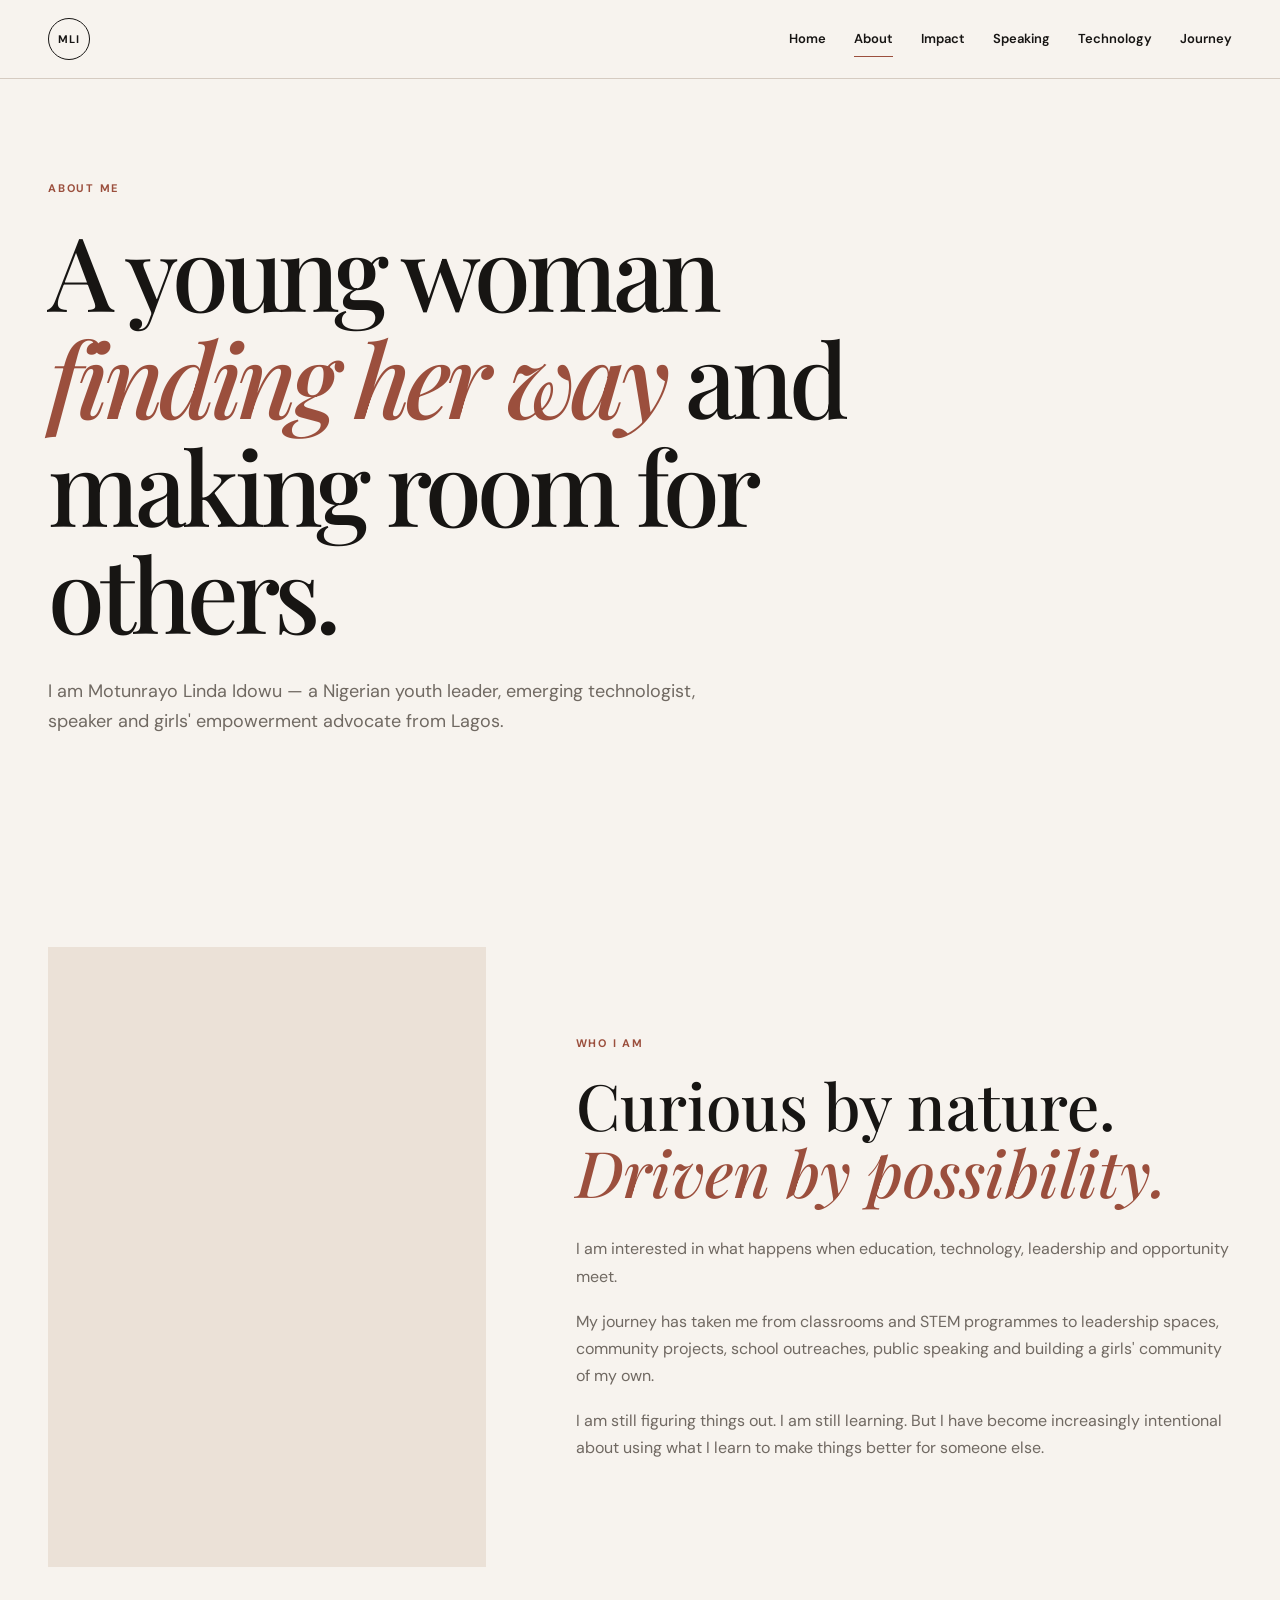
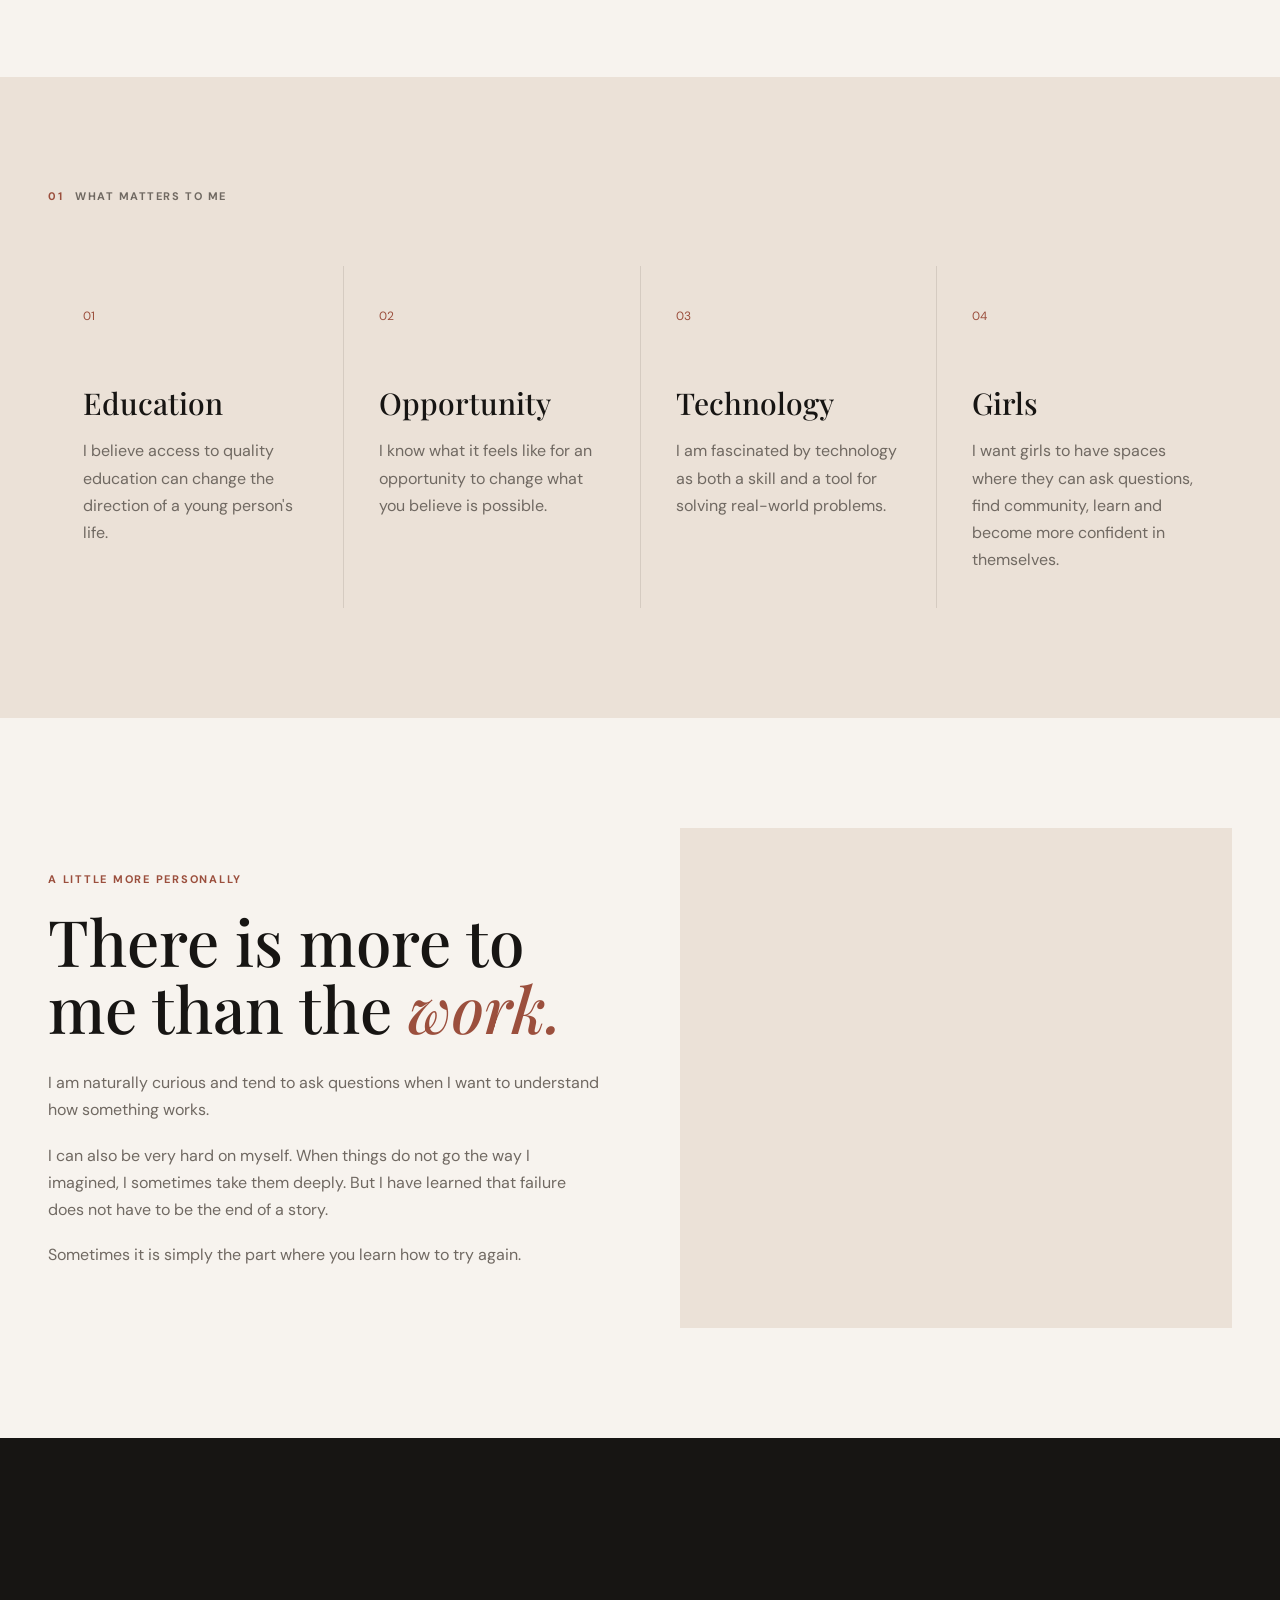
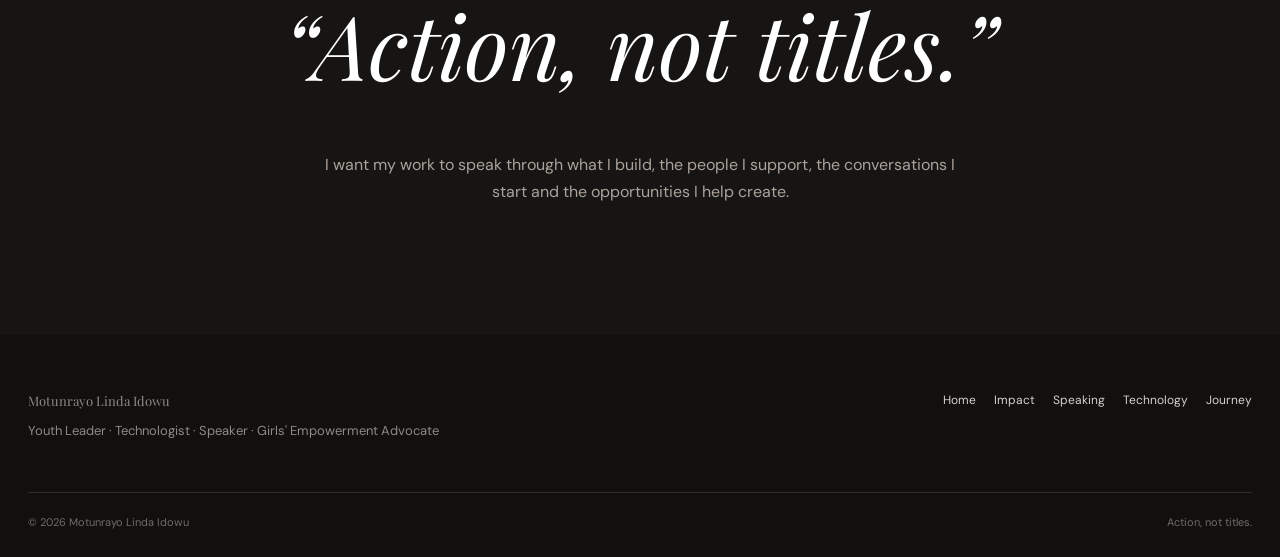
==== about.html @ 1af81ac3 "Update about.html" ====
<!DOCTYPE html>
<html lang="en">
<head>
  <meta charset="UTF-8">
  <meta name="viewport" content="width=device-width, initial-scale=1.0">

  <title>About Motunrayo Linda Idowu | Youth Leader & Technologist</title>

  <meta name="description"
  content="Learn about Motunrayo Linda Idowu, a Nigerian youth leader, emerging technologist, speaker and girls' empowerment advocate from Lagos, Nigeria, whose work connects technology, data, education, leadership and social impact.">

<meta name="author" content="Motunrayo Linda Idowu">

  <link rel="stylesheet" href="style.css">

<script type="application/ld+json">
{
  "@context": "https://schema.org",
  "@type": "ProfilePage",
  "name": "About Motunrayo Linda Idowu",
  "description": "About Motunrayo Linda Idowu, a Nigerian youth leader, emerging technologist, speaker and girls' empowerment advocate from Lagos, Nigeria.",
  "url": "https://tunrayo-dev.github.io/linda-dev/about.html",
  "mainEntity": {
    "@type": "Person",
    "name": "Motunrayo Linda Idowu",
    "alternateName": "Motunrayo Idowu",
    "url": "https://tunrayo-dev.github.io/linda-dev/",
    "jobTitle": [
      "Youth Leader",
      "Technologist",
      "Speaker",
      "Girls' Empowerment Advocate"
    ],
    "nationality": {
      "@type": "Country",
      "name": "Nigeria"
    },
    "address": {
      "@type": "PostalAddress",
      "addressLocality": "Lagos",
      "addressCountry": "NG"
    },
    "sameAs": [
      "https://ng.linkedin.com/in/motunrayo-idowu-373330258",
      "https://www.instagram.com/tunraayo_idowu/",
      "https://www.facebook.com/tunraayolinda/",
      "https://github.com/tunrayo-dev"
    ]
  }
}
</script>
</head>

<body>

<header class="site-header">
  <div class="nav-container">

    <a href="index.html" class="logo"><span>MLI</span></a>

    <button class="menu-toggle" aria-label="Open navigation">
      <span></span>
      <span></span>
      <span></span>
    </button>

    <nav class="main-nav">
      <a href="index.html">Home</a>
      <a href="about.html" class="active">About</a>
      <a href="impact.html">Impact</a>
      <a href="speaking.html">Speaking</a>
      <a href="technology.html">Technology</a>
      <a href="journey.html">Journey</a>
    </nav>

  </div>
</header>


<main>

<section class="page-hero">

  <div>
    <p class="eyebrow">ABOUT ME</p>

    <h1>
      A young woman
      <em>finding her way</em>
      and making room for others.
    </h1>

    <p>
      I am Motunrayo Linda Idowu — a Nigerian youth leader,
      emerging technologist, speaker and girls' empowerment advocate
      from Lagos.
    </p>
  </div>

</section>


<section class="section">

  <div class="about-intro">

    <div class="about-photo">
      <img src="images/YOUR-PORTRAIT.jpg"
           alt="Portrait of Motunrayo Linda Idowu"
           onerror="this.style.display='none'">
    </div>

    <div>

      <p class="eyebrow">WHO I AM</p>

      <h2>
        Curious by nature.
        <br>
        <em>Driven by possibility.</em>
      </h2>

      <p>
        I am interested in what happens when education, technology,
        leadership and opportunity meet.
      </p>

      <p>
        My journey has taken me from classrooms and STEM programmes
        to leadership spaces, community projects, school outreaches,
        public speaking and building a girls' community of my own.
      </p>

      <p>
        I am still figuring things out. I am still learning.
        But I have become increasingly intentional about using what
        I learn to make things better for someone else.
      </p>

    </div>

  </div>

</section>


<section class="section section-cream">

  <div class="section-label">
    <span>01</span>
    WHAT MATTERS TO ME
  </div>

  <div class="values-grid">

    <article>
      <span>01</span>
      <h3>Education</h3>
      <p>
        I believe access to quality education can change the direction
        of a young person's life.
      </p>
    </article>

    <article>
      <span>02</span>
      <h3>Opportunity</h3>
      <p>
        I know what it feels like for an opportunity to change what
        you believe is possible.
      </p>
    </article>

    <article>
      <span>03</span>
      <h3>Technology</h3>
      <p>
        I am fascinated by technology as both a skill and a tool for
        solving real-world problems.
      </p>
    </article>

    <article>
      <span>04</span>
      <h3>Girls</h3>
      <p>
        I want girls to have spaces where they can ask questions,
        find community, learn and become more confident in themselves.
      </p>
    </article>

  </div>

</section>


<section class="section">

  <div class="split-story">

    <div class="story-content">

      <p class="eyebrow">A LITTLE MORE PERSONALLY</p>

      <h2>
        There is more to me
        than the <em>work.</em>
      </h2>

      <p>
        I am naturally curious and tend to ask questions
        when I want to understand how something works.
      </p>

      <p>
        I can also be very hard on myself. When things do not go the
        way I imagined, I sometimes take them deeply. But I have learned
        that failure does not have to be the end of a story.
      </p>

      <p>
        Sometimes it is simply the part where you learn how to try again.
      </p>

    </div>

    <div class="story-image">
      <img src="images/YOUR-LIFESTYLE-PHOTO.jpg"
           alt="Motunrayo Linda Idowu"
           onerror="this.style.display='none'">
    </div>

  </div>

</section>


<section class="quote-section">

  <blockquote>
    “Action, not titles.”
  </blockquote>

  <p>
    I want my work to speak through what I build, the people I support,
    the conversations I start and the opportunities I help create.
  </p>

</section>

</main>


<footer class="site-footer">
  <div class="footer-main">

    <div>
      <p class="footer-name">Motunrayo Linda Idowu</p>
      <p>Youth Leader · Technologist · Speaker · Girls' Empowerment Advocate</p>
    </div>

    <div class="footer-links">
      <a href="index.html">Home</a>
      <a href="impact.html">Impact</a>
      <a href="speaking.html">Speaking</a>
      <a href="technology.html">Technology</a>
      <a href="journey.html">Journey</a>
    </div>

  </div>

  <div class="footer-bottom">
    <span>© 2026 Motunrayo Linda Idowu</span>
    <span>Action, not titles.</span>
  </div>
</footer>

<script src="script.js"></script>

</body>
</html>
---- style.css ----
@import url('https://fonts.googleapis.com/css2?family=DM+Sans:wght@400;500;600;700&family=Playfair+Display:ital,wght@0,500;0,600;1,500;1,600&display=swap');


:root {
  --ink: #171513;
  --paper: #f7f3ee;
  --cream: #ebe1d7;
  --white: #ffffff;
  --accent: #9b4f3d;
  --accent-dark: #74392e;
  --muted: #706962;
  --line: #d5cbc1;

  --serif: "Playfair Display", Georgia, serif;
  --sans: "DM Sans", Arial, sans-serif;

  --max-width: 1240px;
}


* {
  box-sizing: border-box;
  margin: 0;
  padding: 0;
}


html {
  scroll-behavior: smooth;
}


body {
  background: var(--paper);
  color: var(--ink);
  font-family: var(--sans);
  line-height: 1.7;
  overflow-x: hidden;
}


img {
  max-width: 100%;
  display: block;
}


a {
  color: inherit;
  text-decoration: none;
}


button {
  font: inherit;
}


/* =========================
   HEADER
========================= */

.site-header {
  position: sticky;
  top: 0;
  z-index: 1000;
  background: rgba(247, 243, 238, 0.94);
  backdrop-filter: blur(14px);
  border-bottom: 1px solid var(--line);
}


.nav-container {
  max-width: var(--max-width);
  margin: auto;
  padding: 18px 28px;

  display: flex;
  align-items: center;
  justify-content: space-between;
}


.logo {
  width: 42px;
  height: 42px;
  border: 1px solid var(--ink);
  border-radius: 50%;

  display: flex;
  align-items: center;
  justify-content: center;

  font-size: 11px;
  font-weight: 700;
  letter-spacing: .08em;
}


.main-nav {
  display: flex;
  gap: 28px;
  align-items: center;
}


.main-nav a {
  font-size: 13px;
  font-weight: 600;
  position: relative;
  padding: 7px 0;
}


.main-nav a::after {
  content: "";
  position: absolute;
  bottom: 0;
  left: 0;

  width: 0;
  height: 1px;

  background: var(--accent);
  transition: .3s ease;
}


.main-nav a:hover::after,
.main-nav a.active::after {
  width: 100%;
}


.menu-toggle {
  display: none;

  width: 42px;
  height: 42px;

  border: 1px solid var(--line);
  background: transparent;

  cursor: pointer;

  flex-direction: column;
  align-items: center;
  justify-content: center;
  gap: 5px;
}


.menu-toggle span {
  width: 18px;
  height: 1px;
  background: var(--ink);
}


/* =========================
   TYPOGRAPHY
========================= */

h1,
h2,
h3 {
  font-weight: 500;
  line-height: 1.05;
}


h1,
h2 {
  font-family: var(--serif);
}


h1 em,
h2 em,
blockquote em {
  color: var(--accent);
  font-style: italic;
}


p {
  color: var(--muted);
}


.eyebrow {
  color: var(--accent);
  font-size: 11px;
  font-weight: 700;
  letter-spacing: .16em;
  text-transform: uppercase;
  margin-bottom: 18px;
}


.eyebrow.light {
  color: #d7a394;
}


.large-text {
  font-size: clamp(20px, 2.3vw, 28px);
  color: var(--ink);
  line-height: 1.4;
}


.text-link {
  display: inline-block;
  margin-top: 20px;

  color: var(--ink);
  font-weight: 700;
  border-bottom: 1px solid var(--ink);
  padding-bottom: 3px;
}


/* =========================
   BUTTONS
========================= */

.button {
  display: inline-flex;
  align-items: center;
  justify-content: center;

  min-height: 48px;
  padding: 12px 22px;

  border-radius: 999px;

  font-size: 13px;
  font-weight: 700;

  transition: .3s ease;
}


.button-dark {
  background: var(--ink);
  color: var(--white);
}


.button-dark:hover {
  background: var(--accent);
  transform: translateY(-2px);
}


.button-outline {
  border: 1px solid var(--ink);
}


.button-outline:hover {
  background: var(--ink);
  color: var(--white);
}


.button-light {
  background: var(--white);
  color: var(--ink);
}


.button-light:hover {
  transform: translateY(-2px);
}


/* =========================
   HERO
========================= */

.hero {
  max-width: var(--max-width);
  margin: auto;

  min-height: calc(100vh - 79px);

  display: grid;
  grid-template-columns: 46% 54%;

  align-items: center;
}


.hero-image {
  height: 680px;
  overflow: hidden;
  background: var(--cream);
}


.hero-image img {
  width: 100%;
  height: 100%;
  object-fit: cover;
}


.hero-content {
  padding: 80px 7vw 80px 8vw;
}


.hero-content h1 {
  font-size: clamp(48px, 6vw, 86px);
  letter-spacing: -.045em;
}


.hero-text {
  max-width: 570px;
  font-size: 17px;
  margin: 28px 0;
}


.hero-buttons {
  display: flex;
  gap: 12px;
  flex-wrap: wrap;
}


/* =========================
   GENERAL SECTIONS
========================= */

.section {
  padding: 110px 28px;
  max-width: var(--max-width);
  margin: auto;
}


.section-dark {
  max-width: none;
  background: var(--ink);
  color: var(--white);

  padding-left: max(28px, calc((100vw - var(--max-width)) / 2 + 28px));
  padding-right: max(28px, calc((100vw - var(--max-width)) / 2 + 28px));
}


.section-cream {
  max-width: none;
  background: var(--cream);

  padding-left: max(28px, calc((100vw - var(--max-width)) / 2 + 28px));
  padding-right: max(28px, calc((100vw - var(--max-width)) / 2 + 28px));
}


.section-label {
  display: flex;
  gap: 12px;
  align-items: center;

  color: var(--muted);

  font-size: 11px;
  font-weight: 700;
  letter-spacing: .14em;
}


.section-label span {
  color: var(--accent);
}


.section-label.light {
  color: #aaa29b;
}


/* =========================
   INTRO
========================= */

.intro-grid {
  display: grid;
  grid-template-columns: 1fr 1fr;
  gap: 80px;

  margin-top: 60px;
}


.intro-grid h2 {
  font-size: clamp(40px, 5vw, 68px);
}


.intro-grid p {
  margin-bottom: 20px;
}


/* =========================
   PILLARS
========================= */

.pillar-grid {
  display: grid;
  grid-template-columns: repeat(4, 1fr);
  gap: 1px;

  margin-top: 60px;

  background: #3b3835;
}


.pillar-card {
  padding: 38px 28px;
  min-height: 310px;
  background: var(--ink);

  border: 1px solid #393633;
}


.pillar-card span,
.project-number {
  font-size: 12px;
  color: #b7aea8;
}


.pillar-card h3 {
  font-family: var(--serif);
  font-size: 29px;
  margin: 55px 0 18px;
}


.pillar-card p {
  color: #aaa29b;
  font-size: 14px;
}


.pillar-card a {
  display: inline-block;
  margin-top: 25px;

  color: #fff;
  font-size: 12px;
  font-weight: 700;
}


/* =========================
   SPLIT STORY
========================= */

.split-story {
  display: grid;
  grid-template-columns: 1fr 1fr;
  gap: 80px;

  align-items: center;
}


.story-image {
  min-height: 500px;
  background: var(--cream);
  overflow: hidden;
}


.story-image img {
  width: 100%;
  height: 100%;
  min-height: 500px;
  object-fit: cover;
}


.story-content h2 {
  font-size: clamp(40px, 5vw, 68px);
  margin-bottom: 28px;
}


.story-content p {
  margin-bottom: 18px;
}


.story-content .button {
  margin-top: 15px;
}


/* =========================
   PROJECTS
========================= */

.section-heading {
  margin-top: 55px;
}


.section-heading h2 {
  font-size: clamp(42px, 5vw, 70px);
}


.project-grid {
  display: grid;
  grid-template-columns: repeat(3, 1fr);
  gap: 20px;

  margin-top: 60px;
}


.project-card {
  background: var(--paper);
  padding: 34px;
  min-height: 360px;

  border: 1px solid var(--line);

  display: flex;
  flex-direction: column;
}


.project-card h3 {
  font-family: var(--serif);
  font-size: 34px;
  margin: 50px 0 18px;
}


.project-card p {
  font-size: 14px;
}


.project-card a {
  margin-top: auto;
  padding-top: 30px;

  font-size: 13px;
  font-weight: 700;
}


/* =========================
   SPEAKING CTA
========================= */

.speaking-cta {
  background: var(--accent);
  color: var(--white);

  padding: 110px 28px;

  display: flex;
  justify-content: center;
}


.speaking-cta > div {
  width: min(var(--max-width), 100%);
}


.speaking-cta h2 {
  max-width: 850px;
  font-size: clamp(48px, 6vw, 86px);
  margin-bottom: 25px;
}


.speaking-cta p:not(.eyebrow) {
  max-width: 600px;
  color: #f0d8d0;
  margin-bottom: 30px;
}


/* =========================
   PAGE HERO
========================= */

.page-hero {
  max-width: var(--max-width);
  min-height: 550px;

  margin: auto;
  padding: 100px 28px;

  display: flex;
  align-items: center;
}


.page-hero > div {
  max-width: 900px;
}


.page-hero h1 {
  font-size: clamp(55px, 8vw, 110px);
  letter-spacing: -.05em;
}


.page-hero p:not(.eyebrow) {
  max-width: 680px;
  font-size: 18px;
  margin-top: 30px;
}


.page-hero-dark {
  max-width: none;
  padding-left: max(28px, calc((100vw - var(--max-width)) / 2 + 28px));
  padding-right: max(28px, calc((100vw - var(--max-width)) / 2 + 28px));

  background: var(--ink);
  color: white;
}


.page-hero-dark p:not(.eyebrow) {
  color: #aaa29b;
}


/* =========================
   ABOUT
========================= */

.about-intro {
  display: grid;
  grid-template-columns: .8fr 1.2fr;
  gap: 90px;
  align-items: center;
}


.about-photo {
  height: 620px;
  background: var(--cream);
}


.about-photo img {
  width: 100%;
  height: 100%;
  object-fit: cover;
}


.about-intro h2 {
  font-size: clamp(42px, 5vw, 70px);
  margin-bottom: 30px;
}


.about-intro p {
  margin-bottom: 18px;
}


.values-grid {
  display: grid;
  grid-template-columns: repeat(4, 1fr);
  gap: 1px;

  margin-top: 60px;

  background: var(--line);
}


.values-grid article {
  padding: 35px;
  min-height: 300px;
  background: var(--cream);
}


.values-grid span {
  color: var(--accent);
  font-size: 12px;
}


.values-grid h3 {
  font-family: var(--serif);
  font-size: 30px;
  margin: 60px 0 18px;
}


.quote-section {
  padding: 130px 28px;
  text-align: center;
  background: var(--ink);
  color: white;
}


.quote-section blockquote {
  font-family: var(--serif);
  font-size: clamp(45px, 7vw, 90px);
  font-style: italic;
}


.quote-section p {
  max-width: 650px;
  margin: 30px auto 0;
  color: #aaa29b;
}


/* =========================
   PROJECT FEATURE
========================= */

.project-feature {
  display: grid;
  grid-template-columns: 1fr 1fr;
  gap: 80px;

  align-items: center;
}


.project-feature.reverse .project-feature-image {
  order: 2;
}


.project-feature-image {
  height: 560px;
  background: var(--cream);
  overflow: hidden;
}


.project-feature-image img {
  width: 100%;
  height: 100%;
  object-fit: cover;
}


.project-feature-content h2 {
  font-family: var(--serif);
  font-size: clamp(45px, 5vw, 72px);
  margin-bottom: 28px;
}


.project-feature-content p {
  margin-bottom: 18px;
}


.project-status {
  padding: 16px;
  border-left: 2px solid var(--accent);
  background: rgba(155, 79, 61, .06);
}


details {
  margin-top: 25px;
  border-top: 1px solid var(--line);
  padding-top: 18px;
}


summary {
  cursor: pointer;
  font-weight: 700;
  font-size: 13px;
}


details p {
  margin-top: 18px;
}


/* =========================
   IMPACT LIST
========================= */

.impact-list {
  display: grid;
  grid-template-columns: repeat(3, 1fr);
  gap: 1px;

  margin-top: 60px;
  background: #393633;
}


.impact-list article {
  padding: 40px;
  min-height: 300px;
  background: var(--ink);
  border: 1px solid #393633;
}


.impact-list span {
  color: #aaa29b;
  font-size: 12px;
}


.impact-list h3 {
  font-family: var(--serif);
  font-size: 32px;
  margin: 55px 0 18px;
}


.impact-list p {
  color: #aaa29b;
}


/* =========================
   SPEAKING
========================= */

.topic-grid {
  display: grid;
  grid-template-columns: repeat(3, 1fr);
  gap: 1px;

  margin-top: 60px;
  background: var(--line);
}


.topic-grid article {
  padding: 35px;
  min-height: 290px;
  background: var(--cream);
}


.topic-grid span {
  color: var(--accent);
  font-size: 12px;
}


.topic-grid h3 {
  font-family: var(--serif);
  font-size: 29px;
  margin: 55px 0 15px;
}


.topic-grid p {
  font-size: 14px;
}


.experience-list {
  margin-top: 60px;
  border-top: 1px solid var(--line);
}


.experience-row {
  display: grid;
  grid-template-columns: 150px 1fr;
  gap: 40px;

  padding: 35px 0;

  border-bottom: 1px solid var(--line);
}


.experience-year {
  color: var(--accent);
  font-weight: 700;
  font-size: 13px;
}


.experience-row h3 {
  font-family: var(--serif);
  font-size: 31px;
  margin-bottom: 10px;
}


/* =========================
   TECHNOLOGY
========================= */

.tech-timeline {
  margin-top: 60px;
}


.tech-timeline article {
  display: grid;
  grid-template-columns: 80px 1fr;
  gap: 35px;

  padding: 35px 0;

  border-bottom: 1px solid var(--line);
}


.timeline-marker {
  color: var(--accent);
  font-size: 12px;
  font-weight: 700;
}


.tech-timeline h3 {
  font-family: var(--serif);
  font-size: 34px;
  margin-bottom: 12px;
}


.skills-grid {
  display: flex;
  flex-wrap: wrap;
  gap: 10px;

  margin-top: 55px;
}


.skills-grid span {
  border: 1px solid var(--line);
  border-radius: 999px;

  padding: 11px 17px;

  font-size: 13px;
  font-weight: 600;
}


.technology-statement {
  max-width: 900px;
  margin: auto;
  text-align: center;
}


.technology-statement h2 {
  font-size: clamp(45px, 6vw, 80px);
}


.technology-statement p:last-child {
  max-width: 650px;
  margin: 30px auto 0;
  color: #aaa29b;
}


/* =========================
   JOURNEY
========================= */

.story-opening {
  background: var(--cream);
  padding: 120px 28px;
}


.story-opening-inner {
  max-width: 850px;
  margin: auto;
}


.story-opening h2 {
  font-size: clamp(48px, 6vw, 82px);
  margin-bottom: 35px;
}


.story-opening p:not(.eyebrow) {
  max-width: 680px;
  margin-bottom: 18px;
}


.story-timeline {
  max-width: 1100px;
  margin: auto;
}


.story-chapter {
  display: grid;
  grid-template-columns: 120px 1fr;
  gap: 70px;

  padding: 110px 28px;

  border-bottom: 1px solid var(--line);
}


.story-chapter.alt {
  background: var(--cream);
}


.chapter-number {
  font-family: var(--serif);
  font-size: 30px;
  color: var(--accent);
}


.chapter-content {
  max-width: 780px;
}


.chapter-content h2 {
  font-size: clamp(42px, 5vw, 68px);
  margin-bottom: 30px;
}


.chapter-content p {
  margin-bottom: 18px;
}


.closing-story {
  text-align: center;
  background: var(--accent);
  color: white;

  padding: 130px 28px;
}


.closing-story h2 {
  font-size: clamp(55px, 8vw, 110px);
  color: white;
}


.closing-story p:last-child {
  color: #efd5cd;
  margin-top: 25px;
}


/* =========================
   FOOTER
========================= */

.site-footer {
  background: #11100f;
  color: white;
  padding: 55px 28px 25px;
}


.footer-main {
  max-width: var(--max-width);
  margin: auto;

  display: flex;
  justify-content: space-between;
  gap: 40px;

  padding-bottom: 50px;
}


.footer-name {
  color: white;
  font-family: var(--serif);
  font-size: 23px;
  margin-bottom: 8px;
}


.footer-main p {
  color: #8f8984;
  font-size: 13px;
}


.footer-links {
  display: flex;
  flex-wrap: wrap;
  gap: 18px;
  align-content: flex-start;
}


.footer-links a {
  color: #d7d1cc;
  font-size: 12px;
}


.footer-bottom {
  max-width: var(--max-width);
  margin: auto;

  border-top: 1px solid #302d2b;
  padding-top: 20px;

  display: flex;
  justify-content: space-between;

  color: #706b67;
  font-size: 11px;
}


/* =========================
   SCROLL REVEAL
========================= */

.reveal {
  opacity: 0;
  transform: translateY(25px);
  transition: opacity .8s ease, transform .8s ease;
}


.reveal.visible {
  opacity: 1;
  transform: translateY(0);
}


/* =========================
   MOBILE
========================= */

@media (max-width: 900px) {

  .main-nav {
    position: fixed;
    top: 79px;
    left: 0;
    right: 0;

    padding: 25px 28px;

    background: var(--paper);

    display: none;
    flex-direction: column;
    align-items: flex-start;

    border-bottom: 1px solid var(--line);
  }


  .main-nav.open {
    display: flex;
  }


  .menu-toggle {
    display: flex;
  }


  .hero {
    grid-template-columns: 1fr;
  }


  .hero-image {
    height: 65vh;
    min-height: 400px;
  }


  .hero-content {
    padding: 70px 28px;
  }


  .pillar-grid,
  .project-grid,
  .values-grid,
  .topic-grid,
  .impact-list {
    grid-template-columns: 1fr 1fr;
  }


  .split-story,
  .project-feature,
  .about-intro {
    grid-template-columns: 1fr;
    gap: 45px;
  }


  .project-feature.reverse .project-feature-image {
    order: 0;
  }


  .about-photo,
  .story-image,
  .project-feature-image {
    height: 500px;
  }


  .story-chapter {
    grid-template-columns: 70px 1fr;
    gap: 30px;
  }

}


@media (max-width: 600px) {

  .nav-container {
    padding: 15px 20px;
  }


  .section {
    padding: 75px 20px;
  }


  .section-dark,
  .section-cream {
    padding-left: 20px;
    padding-right: 20px;
  }


  .page-hero {
    padding: 75px 20px;
    min-height: 480px;
  }


  .page-hero-dark {
    padding-left: 20px;
    padding-right: 20px;
  }


  .hero-content {
    padding: 60px 20px;
  }


  .hero-content h1 {
    font-size: 50px;
  }


  .hero-text {
    font-size: 15px;
  }


  .pillar-grid,
  .project-grid,
  .values-grid,
  .topic-grid,
  .impact-list {
    grid-template-columns: 1fr;
  }


  .about-photo,
  .story-image,
  .project-feature-image {
    height: 400px;
    min-height: 400px;
  }


  .experience-row {
    grid-template-columns: 1fr;
    gap: 10px;
  }


  .tech-timeline article {
    grid-template-columns: 45px 1fr;
    gap: 15px;
  }


  .story-chapter {
    grid-template-columns: 1fr;
    gap: 20px;
    padding: 75px 20px;
  }


  .story-opening {
    padding: 75px 20px;
  }


  .closing-story {
    padding: 90px 20px;
  }


  .footer-main,
  .footer-bottom {
    flex-direction: column;
  }


  .footer-links {
    flex-direction: column;
    gap: 10px;
  }

}
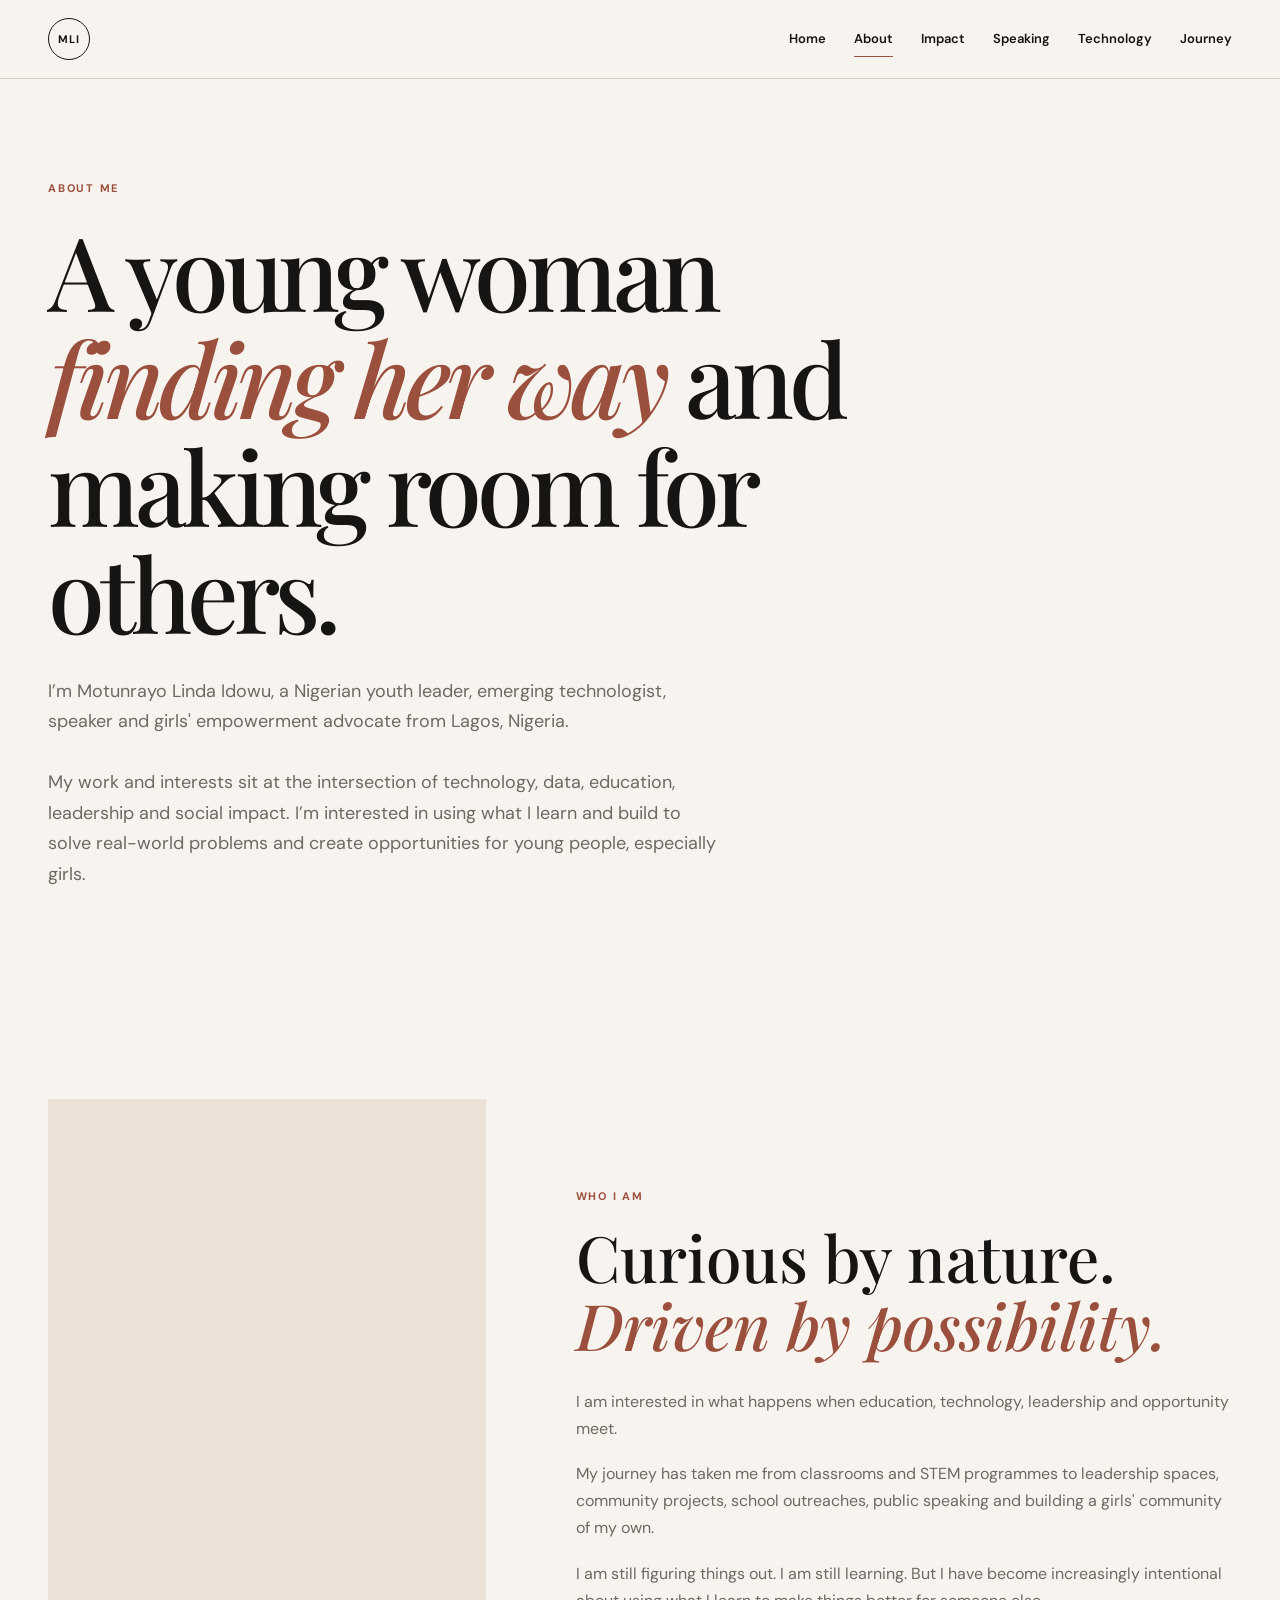
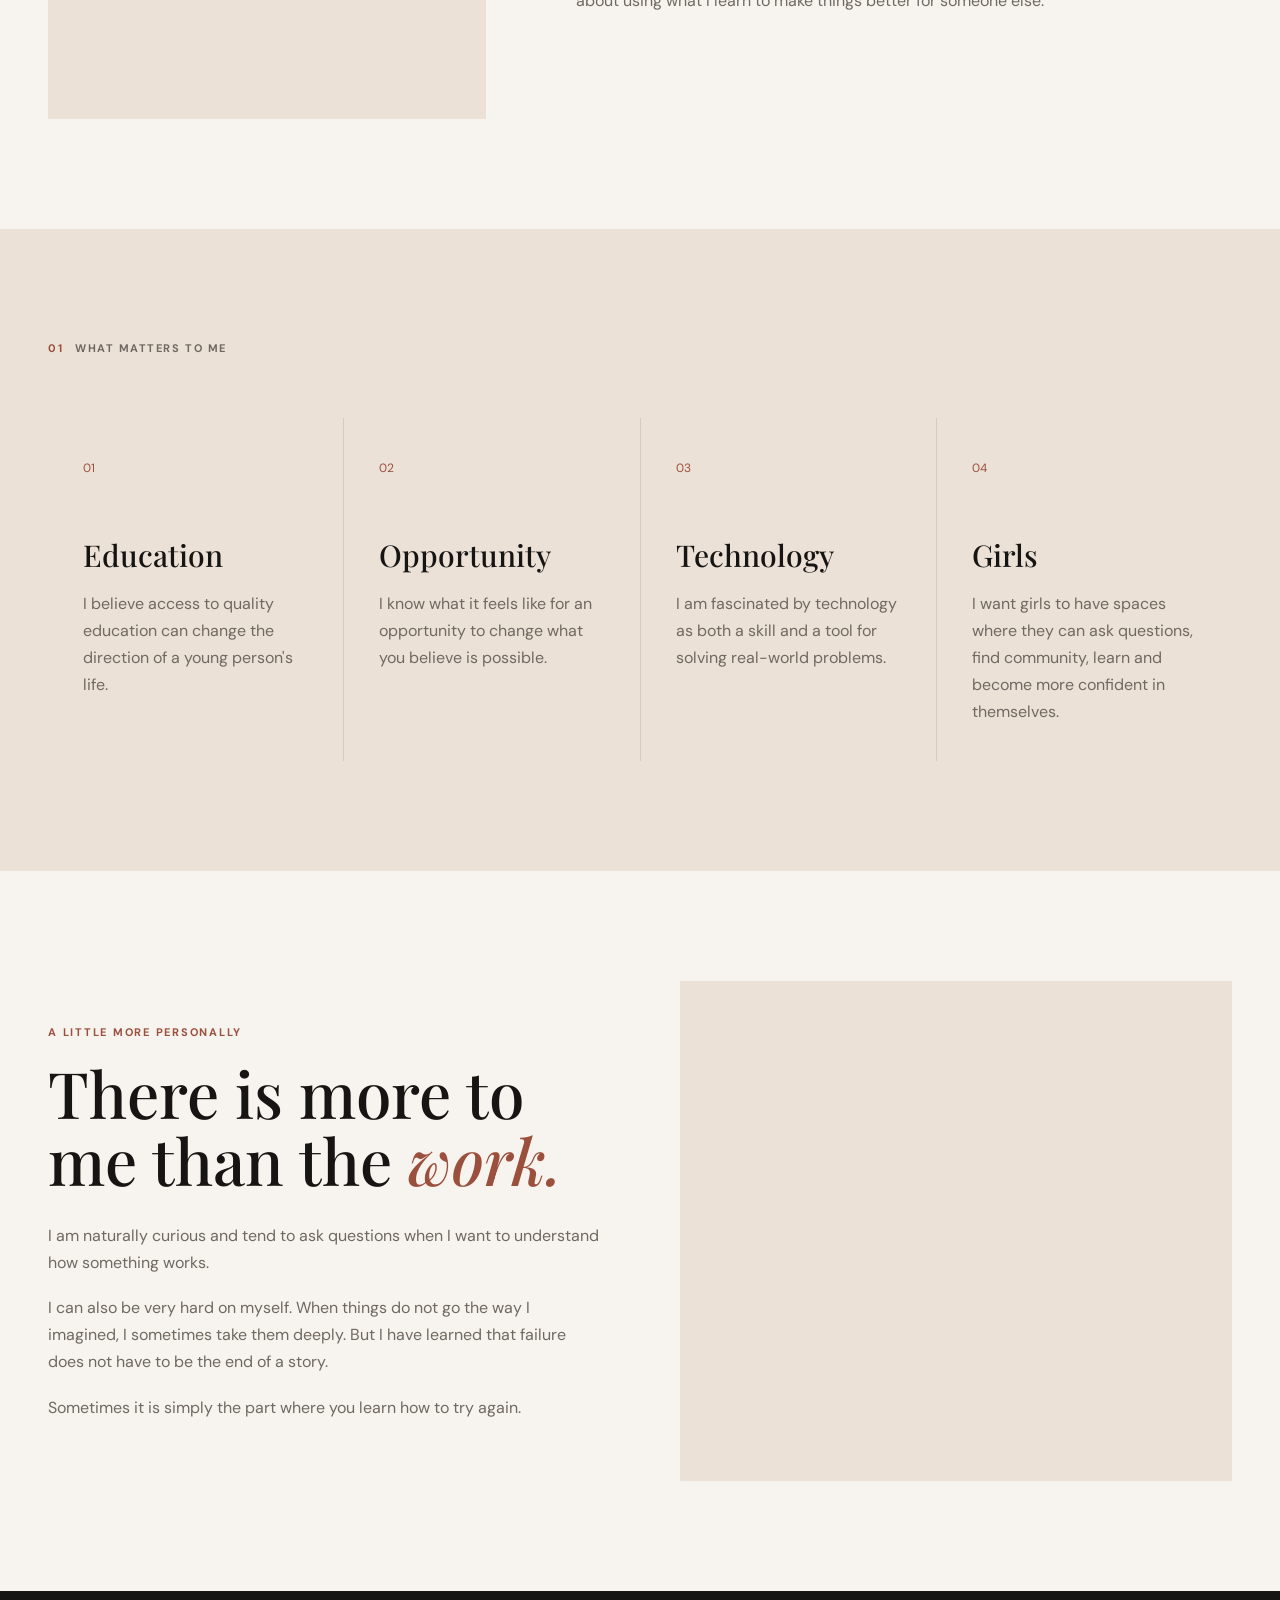
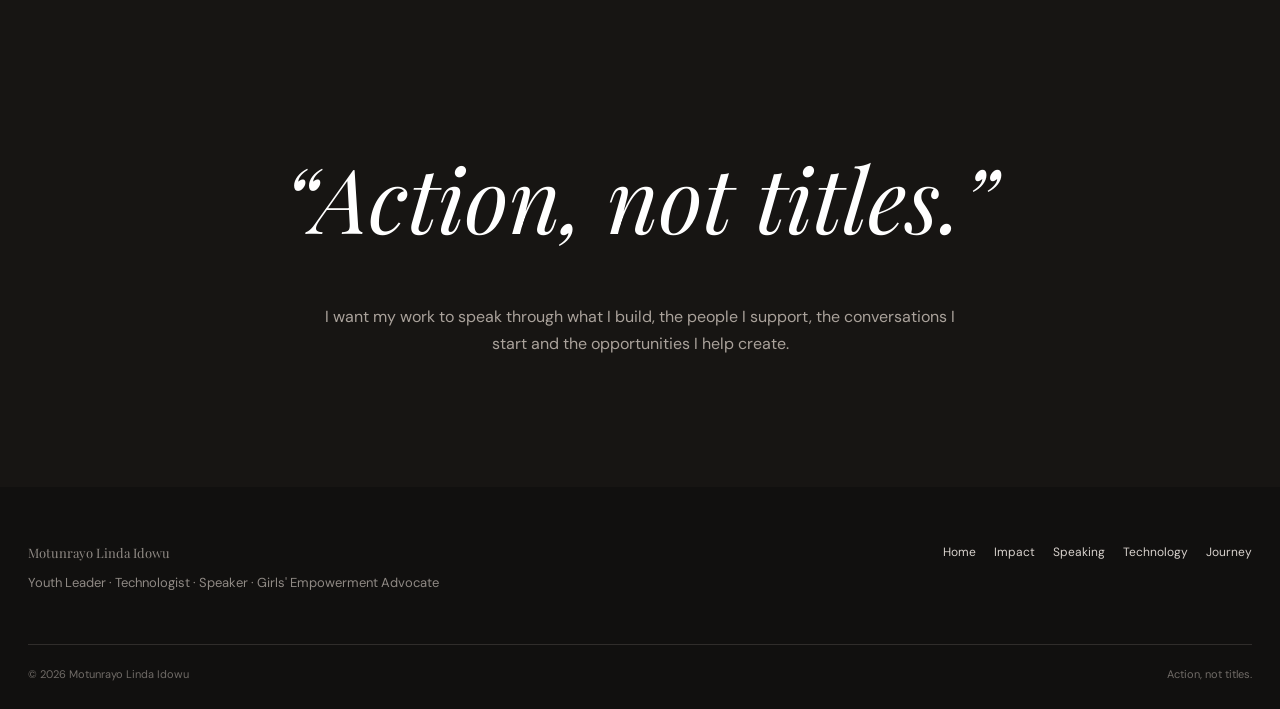
==== commit 99018683: "Update about.html" ====
--- a/about.html
+++ b/about.html
@@ -76,7 +76,6 @@
   </div>
 </header>
 
-
 <main>
 
 <section class="page-hero">
@@ -91,10 +90,16 @@
     </h1>
 
     <p>
-      I am Motunrayo Linda Idowu — a Nigerian youth leader,
-      emerging technologist, speaker and girls' empowerment advocate
-      from Lagos.
-    </p>
+  I’m Motunrayo Linda Idowu, a Nigerian youth leader, emerging technologist,
+  speaker and girls' empowerment advocate from Lagos, Nigeria.
+</p>
+
+<p>
+  My work and interests sit at the intersection of technology, data,
+  education, leadership and social impact. I’m interested in using what I
+  learn and build to solve real-world problems and create opportunities
+  for young people, especially girls.
+</p>
   </div>
 
 </section>
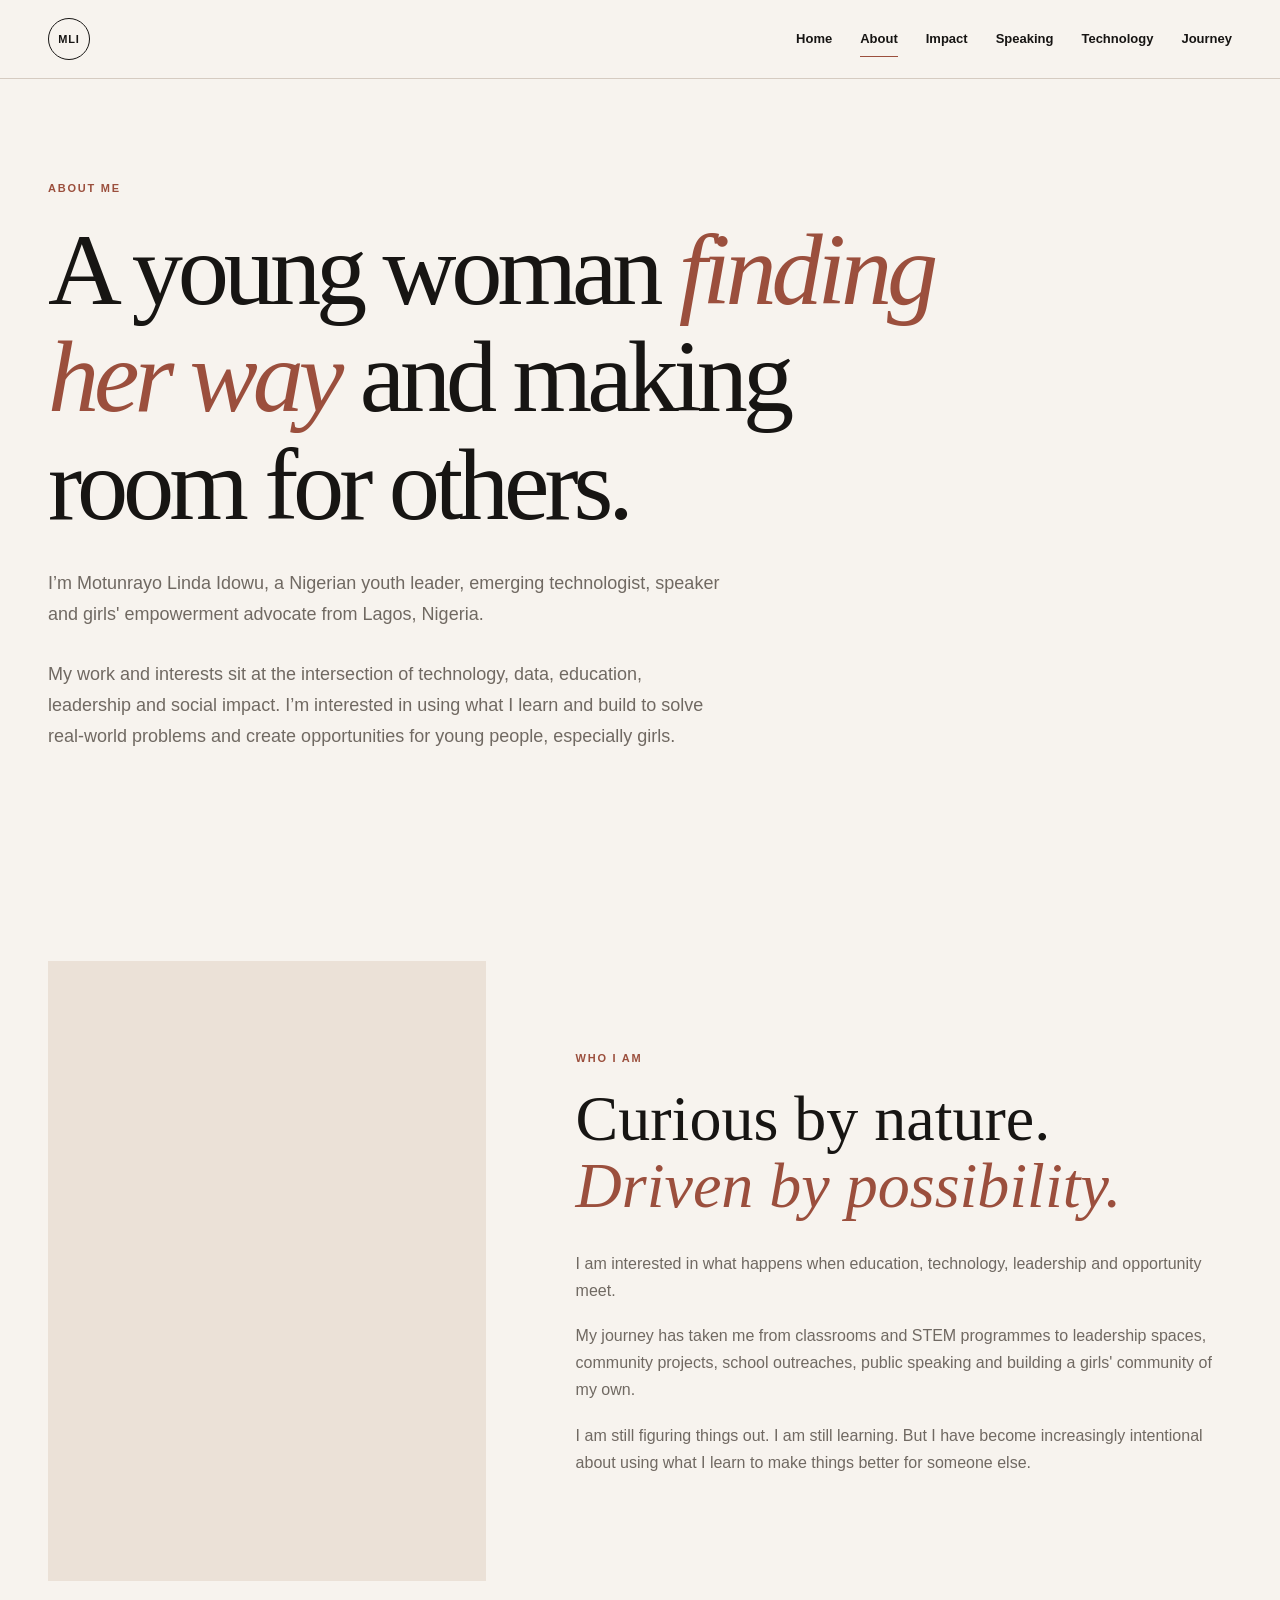
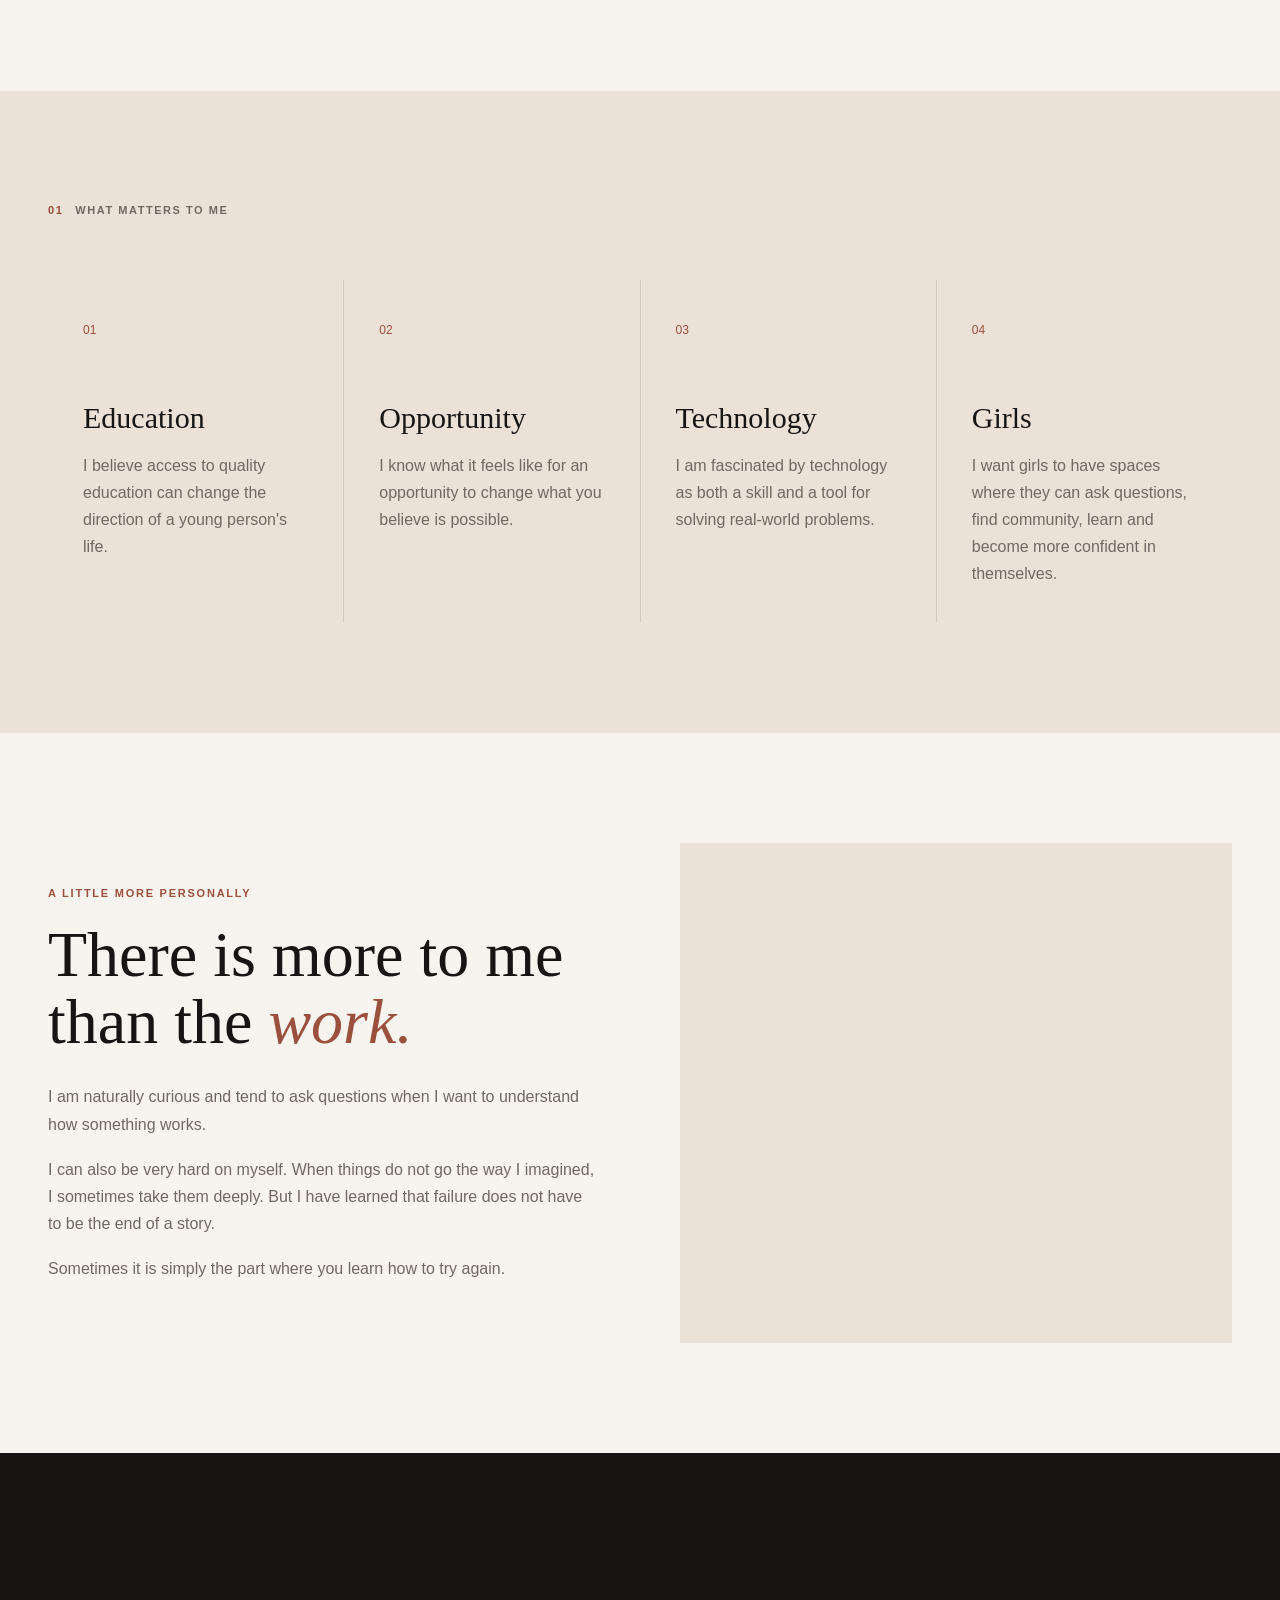
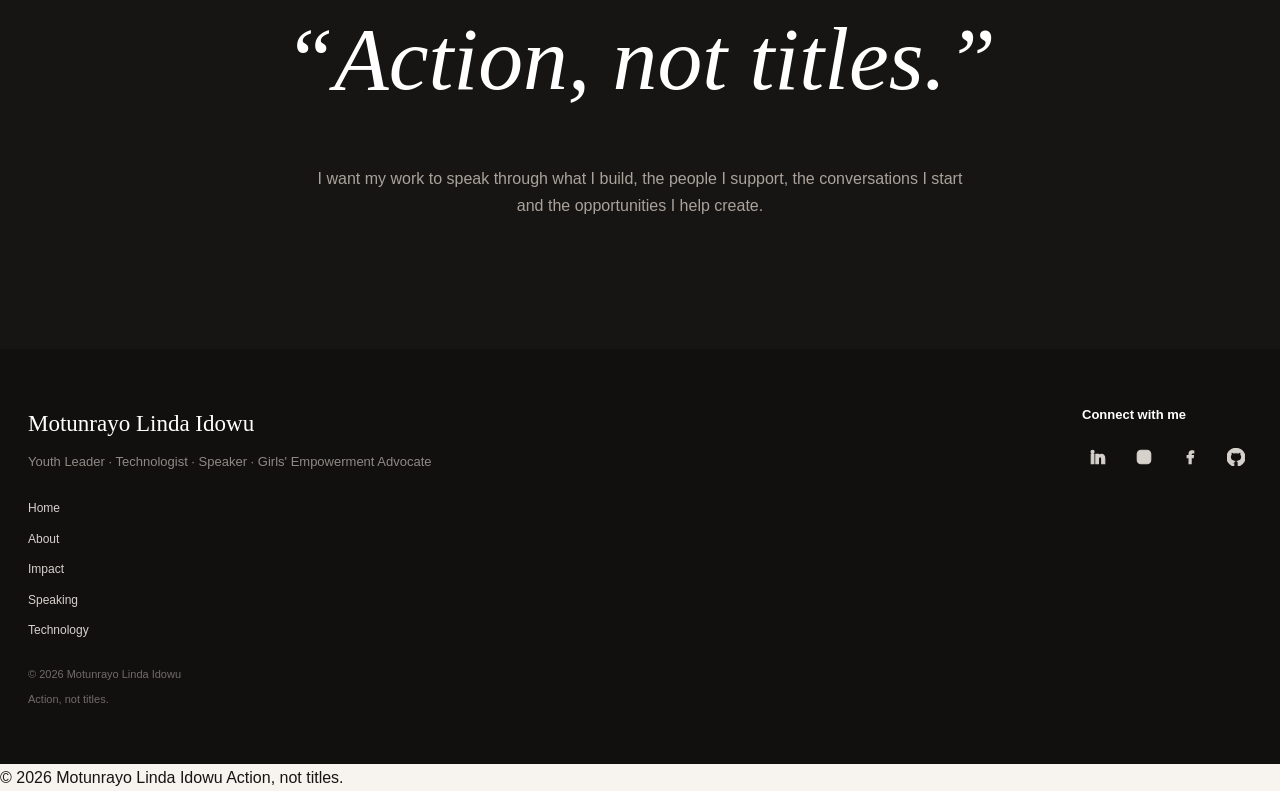
==== commit 7f4ca2dc: "Update about.html" ====
--- a/about.html
+++ b/about.html
@@ -10,6 +10,8 @@
   content="Learn about Motunrayo Linda Idowu, a Nigerian youth leader, emerging technologist, speaker and girls' empowerment advocate from Lagos, Nigeria, whose work connects technology, data, education, leadership and social impact.">
 
 <meta name="author" content="Motunrayo Linda Idowu">
+
+<link rel="canonical" href="https://tunrayo-dev.github.io/linda-dev/about.html">
 
   <link rel="stylesheet" href="style.css">
 
@@ -257,23 +259,95 @@
 
 
 <footer class="site-footer">
+
   <div class="footer-main">
 
-    <div>
+    <div class="footer-info">
+
       <p class="footer-name">Motunrayo Linda Idowu</p>
-      <p>Youth Leader · Technologist · Speaker · Girls' Empowerment Advocate</p>
-    </div>
-
-    <div class="footer-links">
-      <a href="index.html">Home</a>
-      <a href="impact.html">Impact</a>
-      <a href="speaking.html">Speaking</a>
-      <a href="technology.html">Technology</a>
-      <a href="journey.html">Journey</a>
-    </div>
-
-  </div>
-
+
+      <p class="footer-role">
+        Youth Leader · Technologist · Speaker ·
+        Girls' Empowerment Advocate
+      </p>
+
+      <nav class="footer-page-links" aria-label="Footer navigation">
+        <a href="index.html">Home</a>
+        <a href="about.html">About</a>
+        <a href="impact.html">Impact</a>
+        <a href="speaking.html">Speaking</a>
+        <a href="technology.html">Technology</a>
+      </nav>
+
+      <p class="footer-copy">© 2026 Motunrayo Linda Idowu</p>
+
+      <p class="footer-motto">Action, not titles.</p>
+
+    </div>
+
+
+    <div class="footer-connect">
+
+      <p class="footer-connect-title">Connect with me</p>
+
+      <div class="footer-socials">
+
+        <a href="https://ng.linkedin.com/in/motunrayo-idowu-373330258"
+           target="_blank"
+           rel="noopener"
+           aria-label="LinkedIn">
+
+          <svg viewBox="0 0 24 24" aria-hidden="true">
+            <path d="M6.5 8.5H3V21h3.5V8.5ZM4.75 3A2.05 2.05 0 1 0 4.75 7.1 2.05 2.05 0 0 0 4.75 3ZM21 13.8c0-3.77-2.01-5.53-4.69-5.53-2.16 0-3.13 1.19-3.67 2.03V8.5H9.14V21h3.5v-6.19c0-1.63.31-3.2 2.33-3.2 1.99 0 2.01 1.86 2.01 3.3V21H21v-7.2Z"/>
+          </svg>
+
+        </a>
+
+
+        <a href="https://www.instagram.com/tunraayo_idowu/"
+           target="_blank"
+           rel="noopener"
+           aria-label="Instagram">
+
+          <svg viewBox="0 0 24 24" aria-hidden="true">
+            <rect x="3" y="3" width="18" height="18" rx="5" ry="5"/>
+            <circle cx="12" cy="12" r="4"/>
+            <circle cx="17.5" cy="6.5" r="1"/>
+          </svg>
+
+        </a>
+
+
+        <a href="https://www.facebook.com/tunraayolinda/"
+           target="_blank"
+           rel="noopener"
+           aria-label="Facebook">
+
+          <svg viewBox="0 0 24 24" aria-hidden="true">
+            <path d="M13.5 21v-8h2.7l.4-3h-3.1V8.1c0-.87.24-1.46 1.5-1.46H17V4a16.4 16.4 0 0 0-2.33-.17c-2.31 0-3.89 1.41-3.89 4v2.17H8.2v3h2.58v8h2.72Z"/>
+          </svg>
+
+        </a>
+
+
+        <a href="https://github.com/tunrayo-dev"
+           target="_blank"
+           rel="noopener"
+           aria-label="GitHub">
+
+          <svg viewBox="0 0 24 24" aria-hidden="true">
+            <path d="M12 .5a12 12 0 0 0-3.79 23.39c.6.11.82-.26.82-.58v-2.04c-3.34.73-4.04-1.61-4.04-1.61-.55-1.4-1.34-1.77-1.34-1.77-1.09-.75.08-.74.08-.74 1.2.09 1.84 1.23 1.84 1.23 1.07 1.84 2.81 1.31 3.5 1 .11-.78.42-1.31.76-1.61-2.67-.3-5.47-1.34-5.47-5.95 0-1.31.47-2.38 1.23-3.22-.12-.3-.53-1.52.12-3.17 0 0 1-.32 3.3 1.23a11.5 11.5 0 0 1 6 0c2.3-1.55 3.3-1.23 3.3-1.23.65 1.65.24 2.87.12 3.17.76.84 1.23 1.91 1.23 3.22 0 4.62-2.81 5.64-5.49 5.94.43.37.81 1.1.81 2.22v3.29c0 .32.22.69.83.57A12 12 0 0 0 12 .5Z"/>
+          </svg>
+
+        </a>
+
+      </div>
+
+    </div>
+
+  </div>
+
+</footer>
   <div class="footer-bottom">
     <span>© 2026 Motunrayo Linda Idowu</span>
     <span>Action, not titles.</span>
--- a/style.css
+++ b/style.css
@@ -1,4 +1,4 @@
-@import url('https://fonts.googleapis.com/css2?family=DM+Sans:wght@400;500;600;700&family=Playfair+Display:ital,wght@0,500;0,600;1,500;1,600&display=swap');
+
 
 
 :root {
@@ -275,6 +275,10 @@
   transform: translateY(-2px);
 }
 
+.button:active {
+  transform: scale(0.96);
+}
+
 
 /* =========================
    HERO
@@ -315,6 +319,37 @@
 .hero-content h1 {
   font-size: clamp(48px, 6vw, 86px);
   letter-spacing: -.045em;
+}
+
+.handwritten-word {
+  display: inline-block;
+  color: var(--accent);
+  font-style: italic;
+  min-width: 3.8ch;
+  position: relative;
+}
+
+.handwritten-word::after {
+  content: "";
+  display: inline-block;
+  width: 2px;
+  height: 0.85em;
+  margin-left: 5px;
+  vertical-align: -0.08em;
+  background: currentColor;
+  animation: writing-cursor 0.8s ease-in-out infinite;
+}
+
+@keyframes writing-cursor {
+  0%,
+  45% {
+    opacity: 1;
+  }
+
+  46%,
+  100% {
+    opacity: 0;
+  }
 }
 
 
@@ -538,6 +573,13 @@
 
   display: flex;
   flex-direction: column;
+
+    transition: transform 0.3s ease, box-shadow 0.3s ease;
+}
+
+.project-card:hover {
+  transform: translateY(-6px);
+  box-shadow: 0 14px 35px rgba(0, 0, 0, 0.08);
 }
 
 
@@ -965,6 +1007,18 @@
 
   font-size: 13px;
   font-weight: 600;
+
+  transition: transform 0.25s ease, background 0.25s ease;
+  cursor: default;
+}
+
+.skills-grid span:hover {
+  transform: translateY(-3px);
+  background: var(--cream);
+}
+
+.skills-grid span:active {
+  transform: scale(0.95);
 }
 
 
@@ -1098,9 +1152,17 @@
 
   display: flex;
   justify-content: space-between;
-  gap: 40px;
-
-  padding-bottom: 50px;
+  align-items: flex-start;
+  gap: 60px;
+
+  padding-bottom: 30px;
+}
+
+
+.footer-info {
+  display: flex;
+  flex-direction: column;
+  align-items: flex-start;
 }
 
 
@@ -1112,38 +1174,102 @@
 }
 
 
-.footer-main p {
+.footer-role {
   color: #8f8984;
   font-size: 13px;
-}
-
-
-.footer-links {
+  margin-bottom: 25px;
+}
+
+
+.footer-page-links {
   display: flex;
-  flex-wrap: wrap;
-  gap: 18px;
-  align-content: flex-start;
-}
-
-
-.footer-links a {
+  flex-direction: column;
+  gap: 10px;
+}
+
+
+.footer-page-links a {
   color: #d7d1cc;
   font-size: 12px;
 }
 
 
-.footer-bottom {
-  max-width: var(--max-width);
-  margin: auto;
-
-  border-top: 1px solid #302d2b;
-  padding-top: 20px;
-
-  display: flex;
-  justify-content: space-between;
-
+.footer-copy {
   color: #706b67;
   font-size: 11px;
+  margin-top: 25px;
+}
+
+
+.footer-motto {
+  color: #706b67;
+  font-size: 11px;
+  margin-top: 6px;
+}
+
+
+.footer-connect {
+  margin-left: auto;
+  text-align: left;
+}
+
+
+.footer-connect-title {
+  color: white;
+  font-size: 13px;
+  font-weight: 600;
+  margin-bottom: 15px;
+}
+
+
+.footer-socials {
+  display: flex;
+  align-items: center;
+  gap: 14px;
+}
+
+
+.footer-socials a {
+  width: 32px;
+  height: 32px;
+
+  display: flex;
+  align-items: center;
+  justify-content: center;
+
+  color: #d7d1cc;
+
+  transition: transform 0.25s ease, color 0.25s ease;
+}
+
+
+.footer-socials svg {
+  width: 18px;
+  height: 18px;
+
+  fill: currentColor;
+  stroke: currentColor;
+  stroke-width: 1.5;
+}
+
+
+.footer-socials a:hover {
+  color: white;
+  transform: translateY(-3px);
+}
+
+
+@media (max-width: 700px) {
+
+  .footer-main {
+    flex-direction: column;
+    gap: 35px;
+  }
+
+  .footer-connect {
+    margin-left: 0;
+  }
+
 }
 
 
@@ -1153,8 +1279,8 @@
 
 .reveal {
   opacity: 0;
-  transform: translateY(25px);
-  transition: opacity .8s ease, transform .8s ease;
+  transform: translateY(55px);
+  transition: opacity 1s ease, transform 1s ease;
 }
 
 
@@ -1354,4 +1480,5 @@
     gap: 10px;
   }
 
-}+}
+
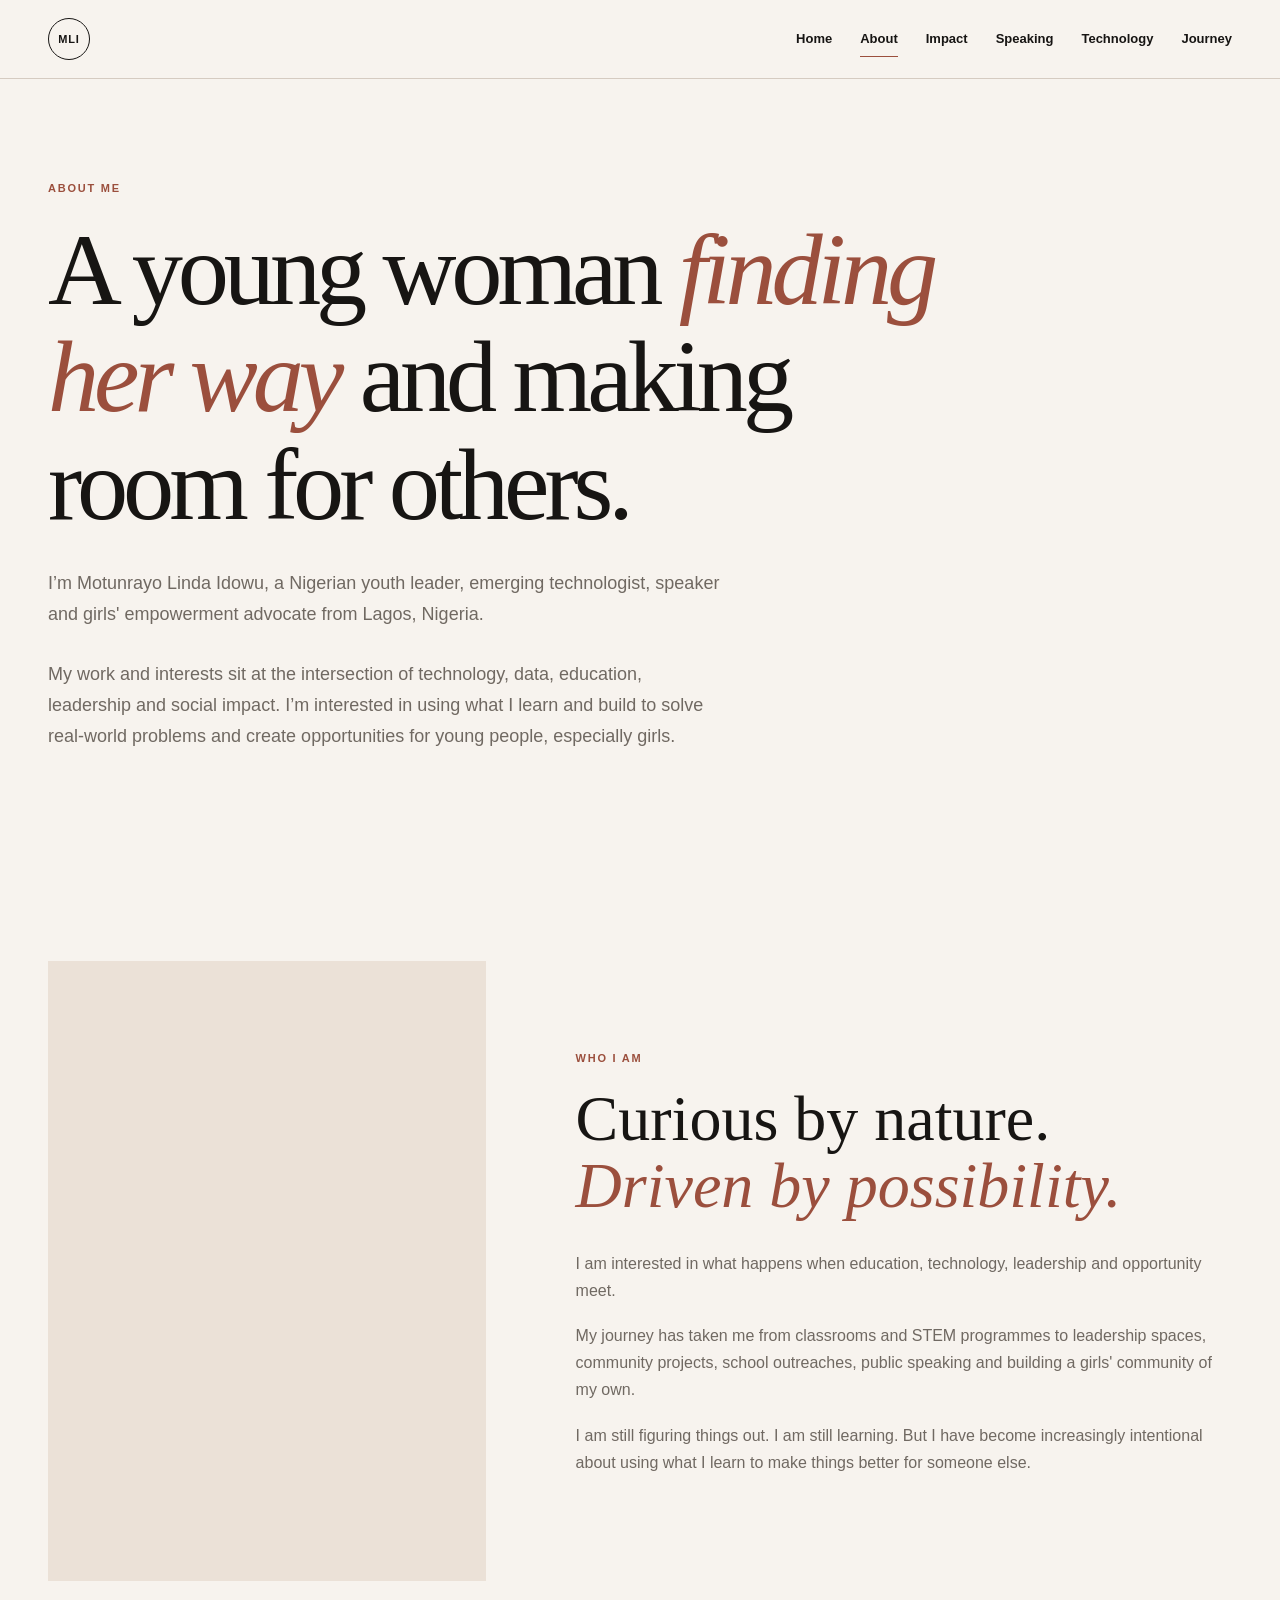
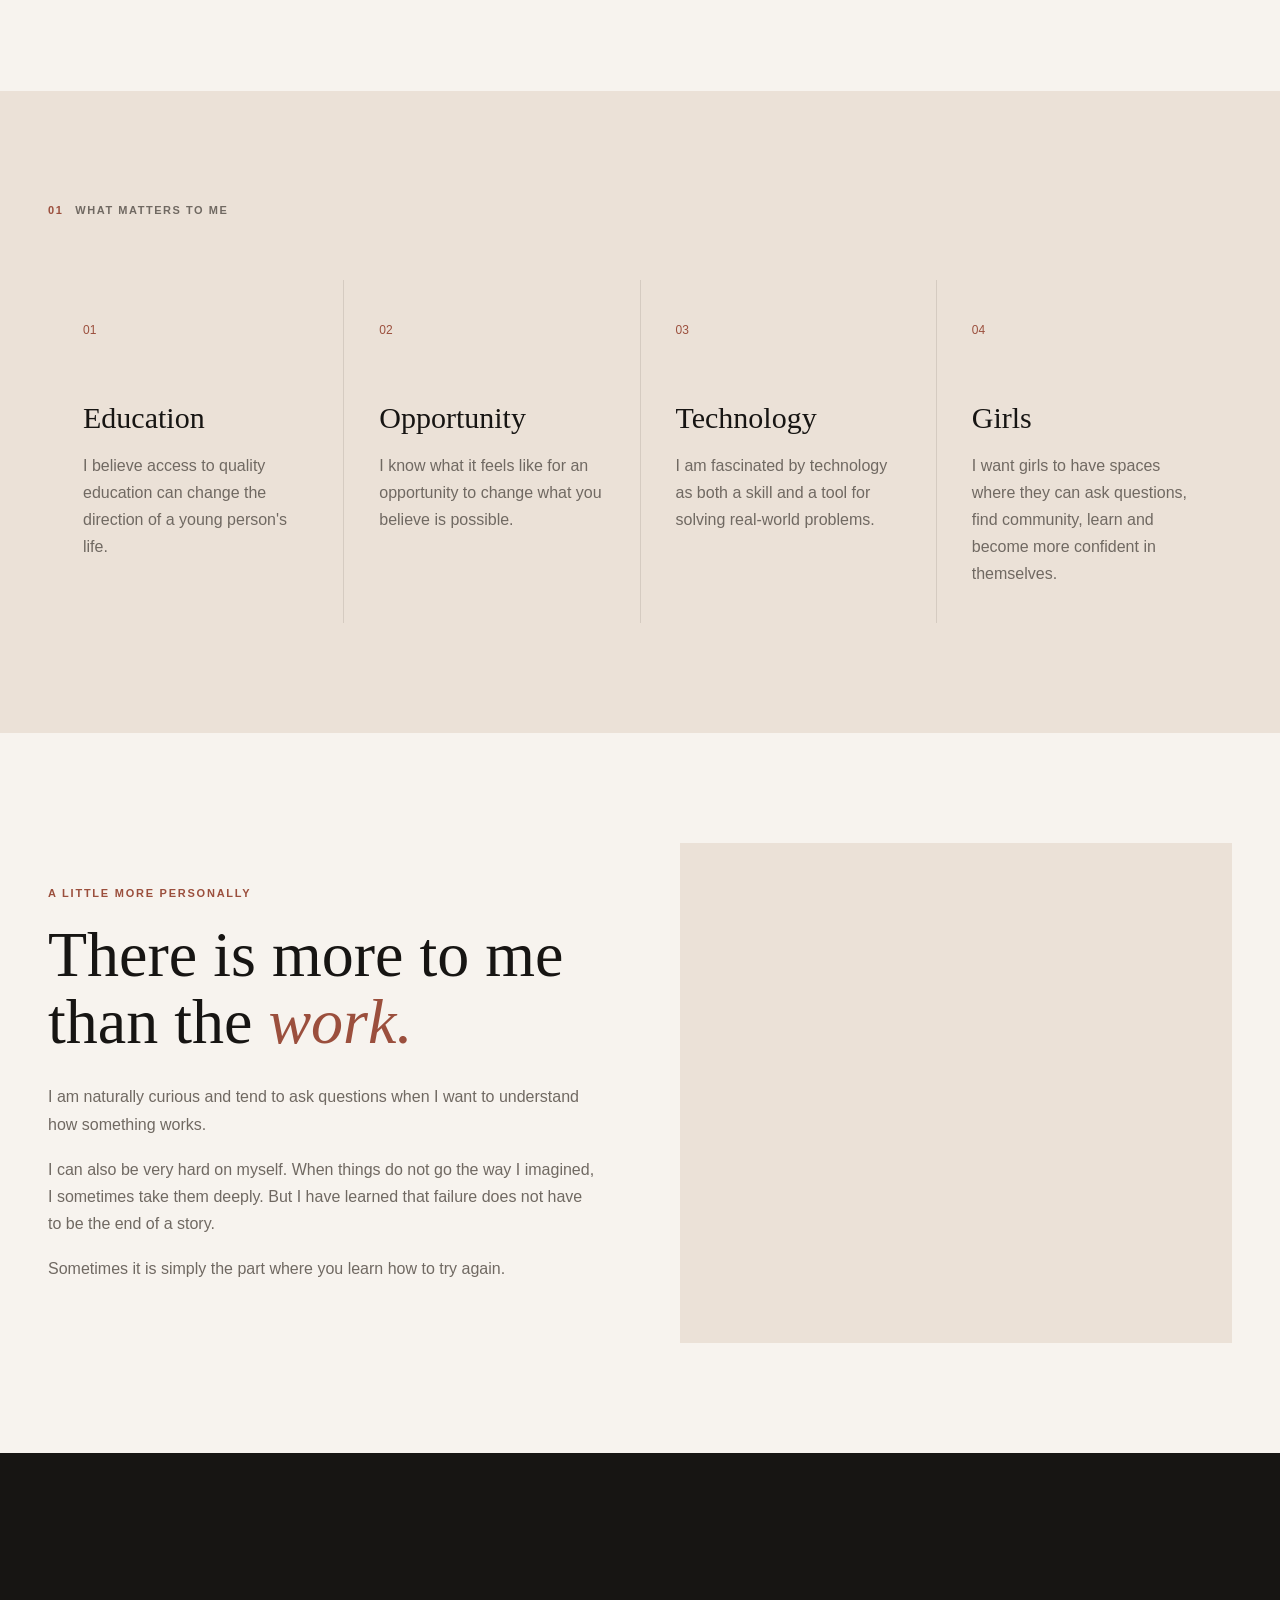
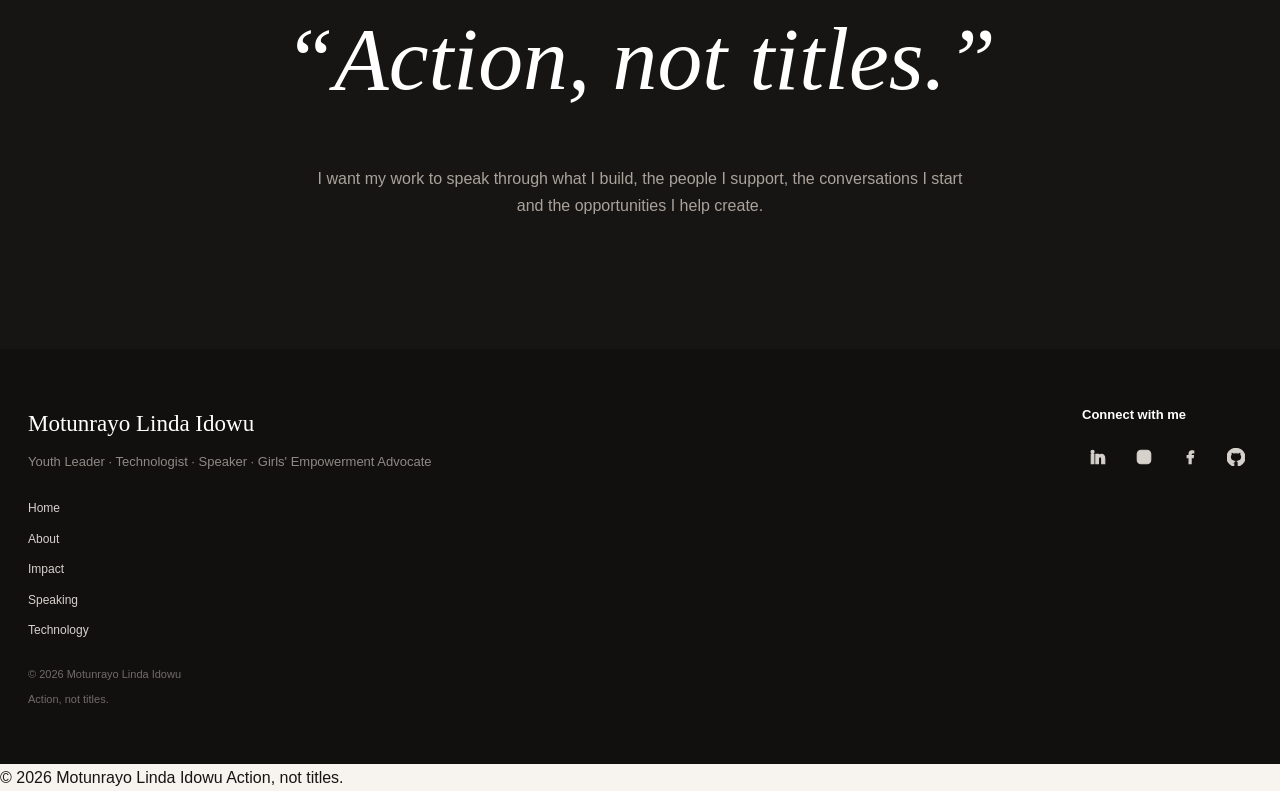
==== commit a84d15fc: "Update about.html" ====
--- a/about.html
+++ b/about.html
@@ -112,7 +112,7 @@
   <div class="about-intro">
 
     <div class="about-photo">
-      <img src="images/YOUR-PORTRAIT.jpg"
+      <img src="Screenshot_20260922-184415~2.jpg"
            alt="Portrait of Motunrayo Linda Idowu"
            onerror="this.style.display='none'">
     </div>
--- a/style.css
+++ b/style.css
@@ -1,6 +1,3 @@
-
-
-
 :root {
   --ink: #171513;
   --paper: #f7f3ee;
@@ -239,6 +236,25 @@
   font-weight: 700;
 
   transition: .3s ease;
+
+position: relative;
+overflow: hidden;
+}
+
+.button::after {
+  content: "";
+  position: absolute;
+  top: 0;
+  left: -120%;
+  width: 60%;
+  height: 100%;
+  background: rgba(255, 255, 255, 0.18);
+  transform: skewX(-20deg);
+  transition: left 0.6s ease;
+}
+
+.button:hover::after {
+  left: 140%;
 }
 
 
@@ -301,6 +317,8 @@
   height: 680px;
   overflow: hidden;
   background: var(--cream);
+  opacity: 0;
+  animation: hero-image-in 1s ease 0.2s forwards;
 }
 
 
@@ -310,6 +328,40 @@
   object-fit: cover;
 }
 
+.hero-image,
+.story-image,
+.about-photo,
+.project-feature-image {
+  overflow: hidden;
+}
+
+
+.hero-image img,
+.story-image img,
+.about-photo img,
+.project-feature-image img {
+  transition: transform 0.6s ease;
+}
+
+
+.hero-image:hover img,
+.story-image:hover img,
+.about-photo:hover img,
+.project-feature-image:hover img {
+  transform: scale(1.03);
+}
+
+.story-image img,
+.about-photo img,
+.project-feature-image img {
+  clip-path: inset(100% 0 0 0);
+}
+
+.reveal.visible .story-image img,
+.reveal.visible .about-photo img,
+.reveal.visible .project-feature-image img {
+  clip-path: inset(0 0 0 0);
+}
 
 .hero-content {
   padding: 80px 7vw 80px 8vw;
@@ -327,6 +379,7 @@
   font-style: italic;
   min-width: 3.8ch;
   position: relative;
+  animation: handwriting-sway 2s ease-in-out infinite;
 }
 
 .handwritten-word::after {
@@ -352,6 +405,17 @@
   }
 }
 
+@keyframes handwriting-sway {
+  0%,
+  100% {
+    transform: rotate(-1deg);
+  }
+
+  50% {
+    transform: rotate(1deg);
+  }
+}
+
 
 .hero-text {
   max-width: 570px;
@@ -579,7 +643,19 @@
 
 .project-card:hover {
   transform: translateY(-6px);
-  box-shadow: 0 14px 35px rgba(0, 0, 0, 0.08);
+  box-shadow: 0 18px 42px rgba(0, 0, 0, 0.11);
+}
+
+.project-card:nth-child(2) {
+  transition-delay: 0.12s;
+}
+
+.project-card:nth-child(3) {
+  transition-delay: 0.24s;
+}
+
+.project-card:nth-child(4) {
+  transition-delay: 0.36s;
 }
 
 
@@ -1083,6 +1159,8 @@
   padding: 110px 28px;
 
   border-bottom: 1px solid var(--line);
+
+transition: transform 0.5s ease, box-shadow 0.5s ease;
 }
 
 
@@ -1191,6 +1269,23 @@
 .footer-page-links a {
   color: #d7d1cc;
   font-size: 12px;
+  position: relative;
+  width: fit-content;
+}
+
+.footer-page-links a::after {
+  content: "";
+  position: absolute;
+  left: 0;
+  bottom: -3px;
+  width: 0;
+  height: 1px;
+  background: currentColor;
+  transition: width 0.3s ease;
+}
+
+.footer-page-links a:hover::after {
+  width: 100%;
 }
 
 
@@ -1205,6 +1300,26 @@
   color: #706b67;
   font-size: 11px;
   margin-top: 6px;
+}
+
+.footer-motto {
+  position: relative;
+  display: inline-block;
+}
+
+.footer-motto::after {
+  content: "";
+  position: absolute;
+  left: 0;
+  bottom: -4px;
+  width: 0;
+  height: 1px;
+  background: currentColor;
+  transition: width 0.8s ease;
+}
+
+.footer-motto:hover::after {
+  width: 100%;
 }
 
 
@@ -1233,6 +1348,9 @@
   width: 32px;
   height: 32px;
 
+   border-radius: 50%;
+  background: transparent;
+
   display: flex;
   align-items: center;
   justify-content: center;
@@ -1256,6 +1374,7 @@
 .footer-socials a:hover {
   color: white;
   transform: translateY(-3px);
+  background: rgba(255, 255, 255, 0.08);
 }
 
 
@@ -1482,3 +1601,47 @@
 
 }
 
+
+body {
+  animation: page-fade-in 0.6s ease both;
+}
+
+@keyframes page-fade-in {
+  from {
+    opacity: 0;
+  }
+
+  to {
+    opacity: 1;
+  }
+}
+
+html {
+  scroll-behavior: smooth;
+}
+
+
+@keyframes hero-image-in {
+  from {
+    opacity: 0;
+    transform: translateX(-35px);
+  }
+
+  to {
+    opacity: 1;
+    transform: translateX(0);
+  }
+}
+
+@media (prefers-reduced-motion: reduce) {
+
+  *,
+  *::before,
+  *::after {
+    animation-duration: 0.01ms !important;
+    animation-iteration-count: 1 !important;
+    transition-duration: 0.01ms !important;
+    scroll-behavior: auto !important;
+  }
+
+}
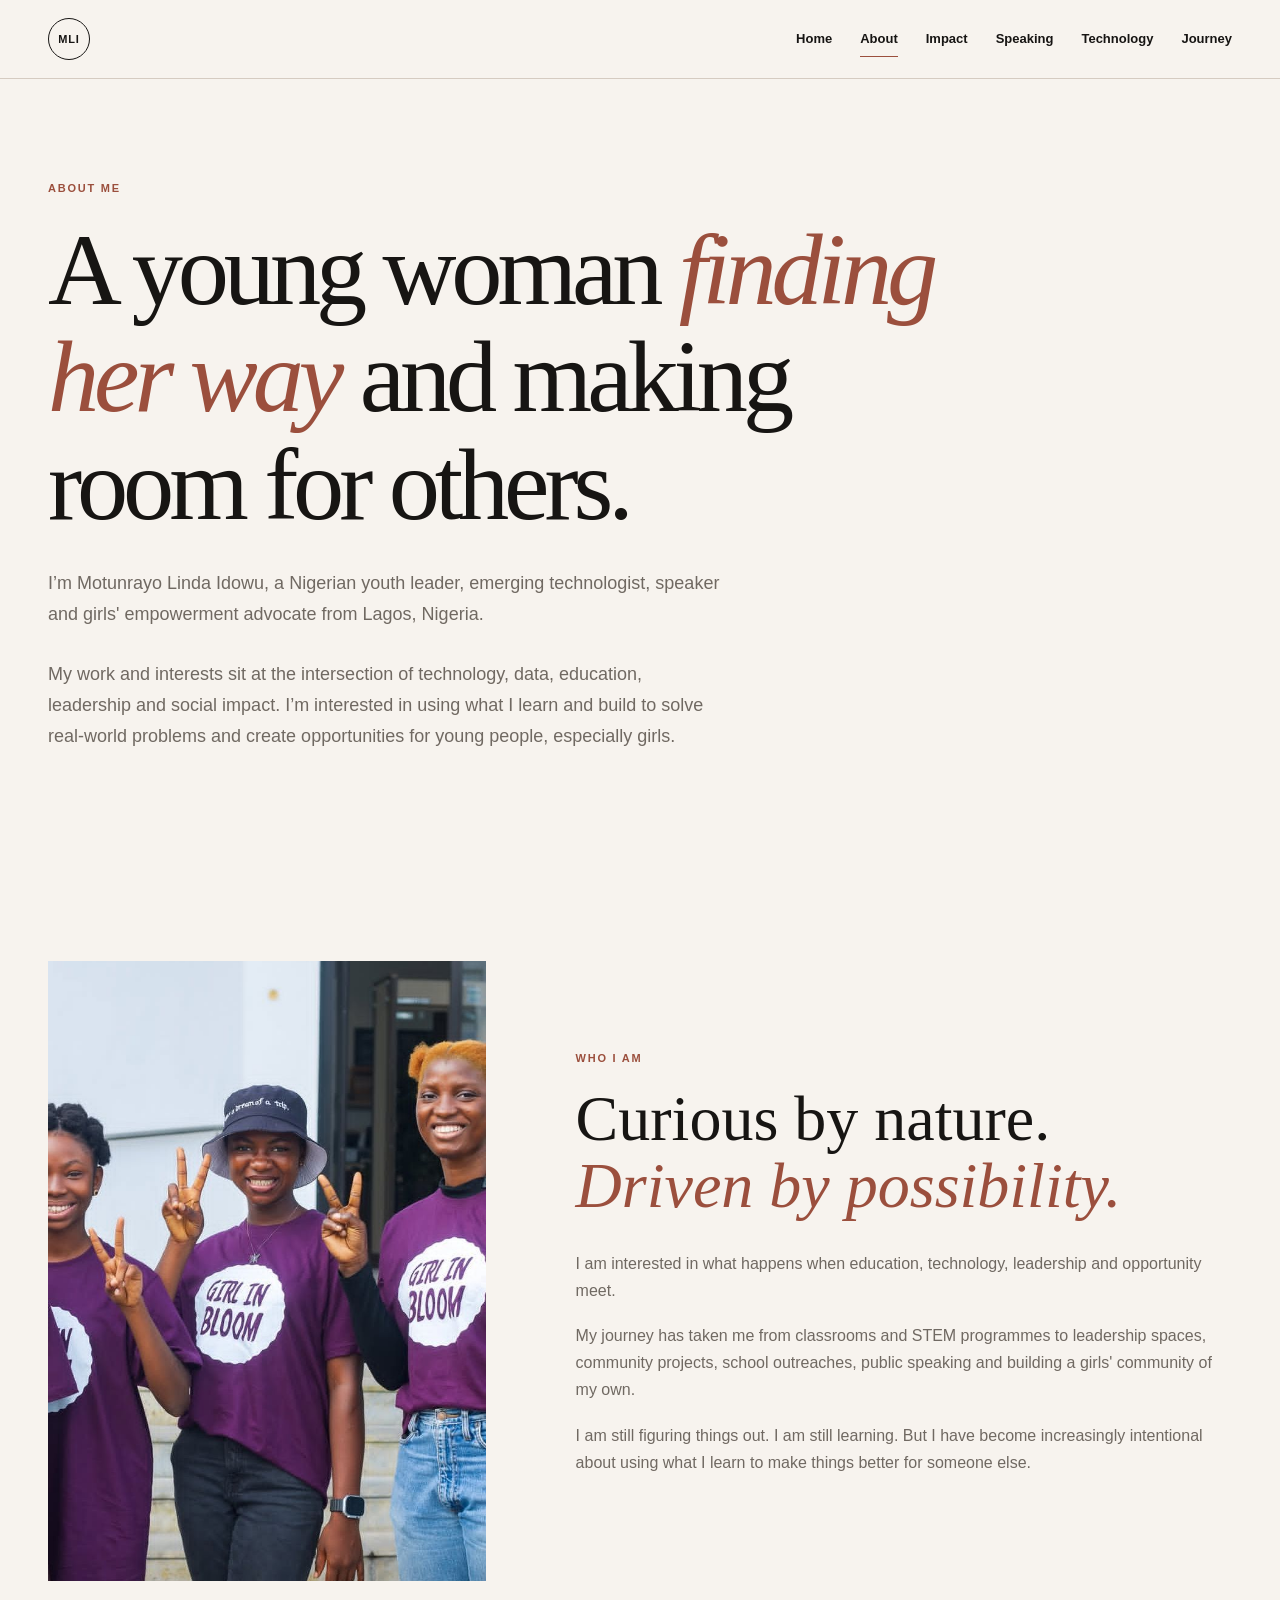
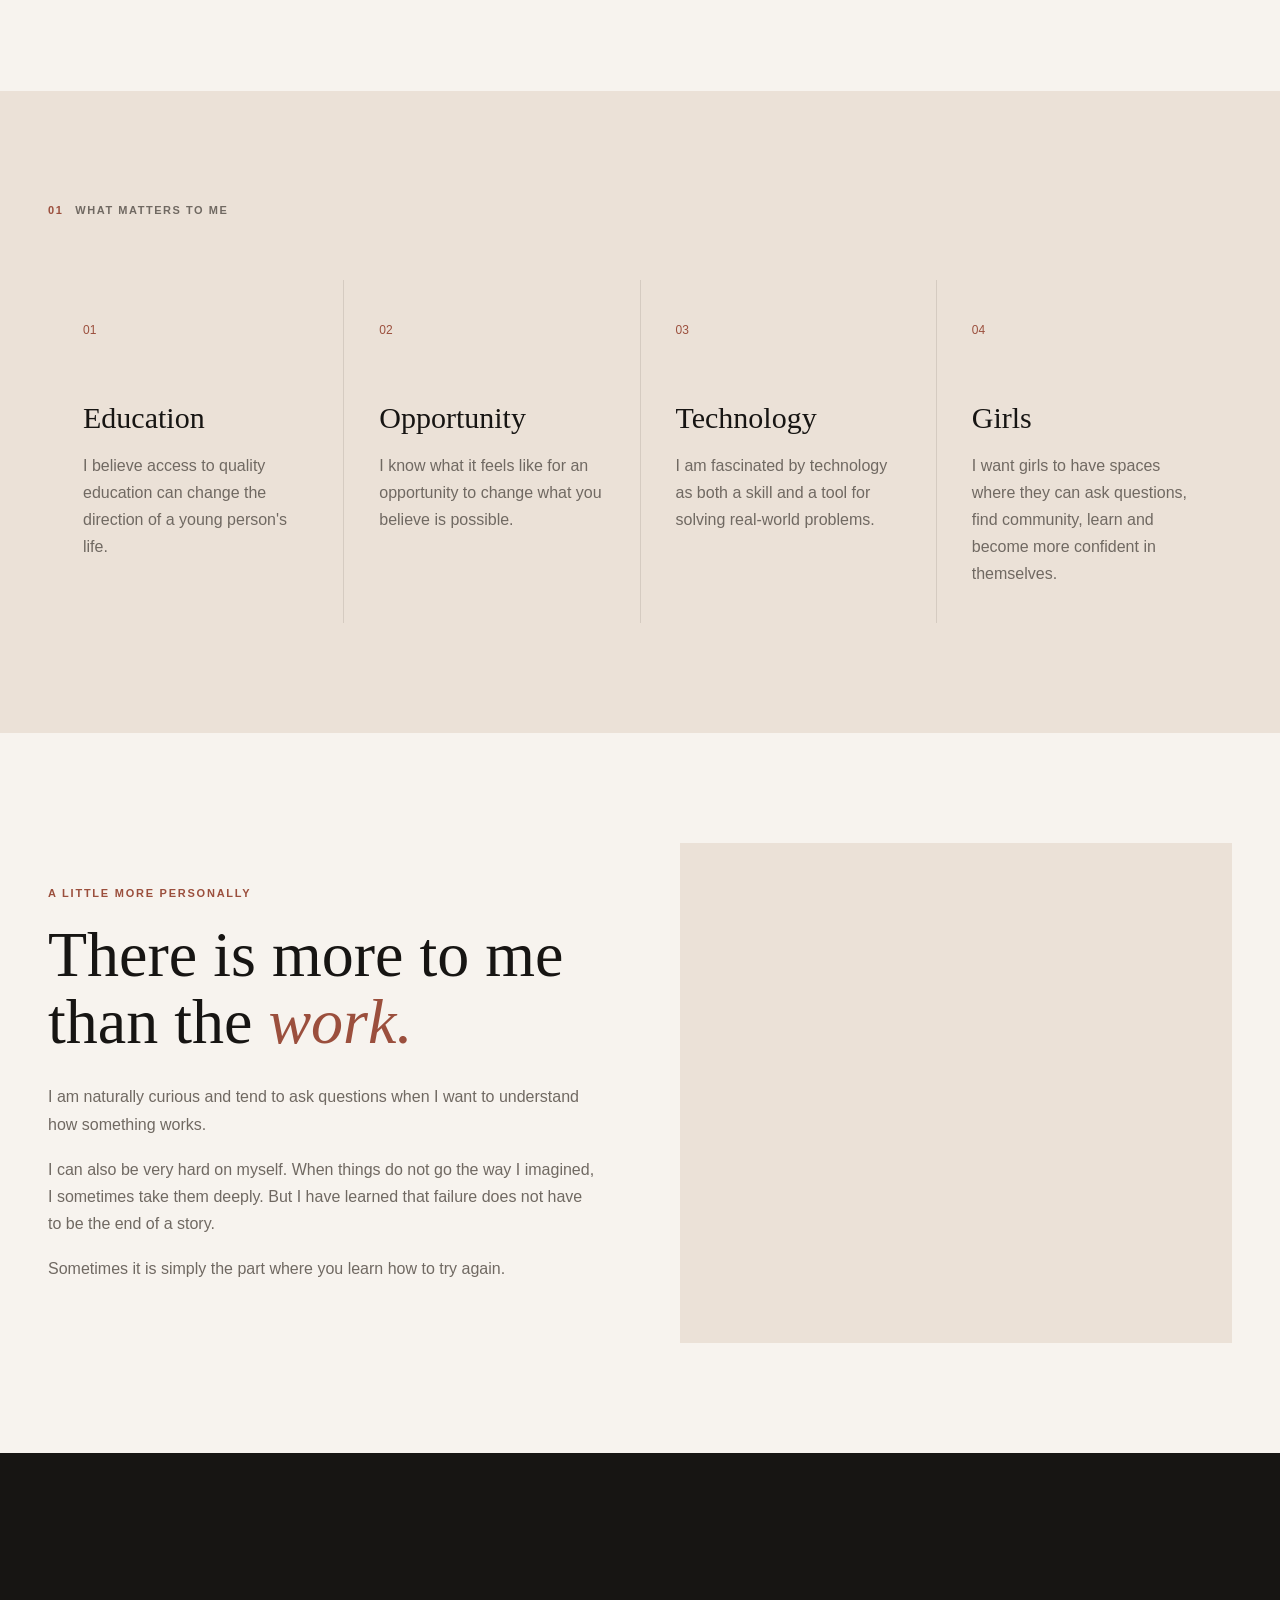
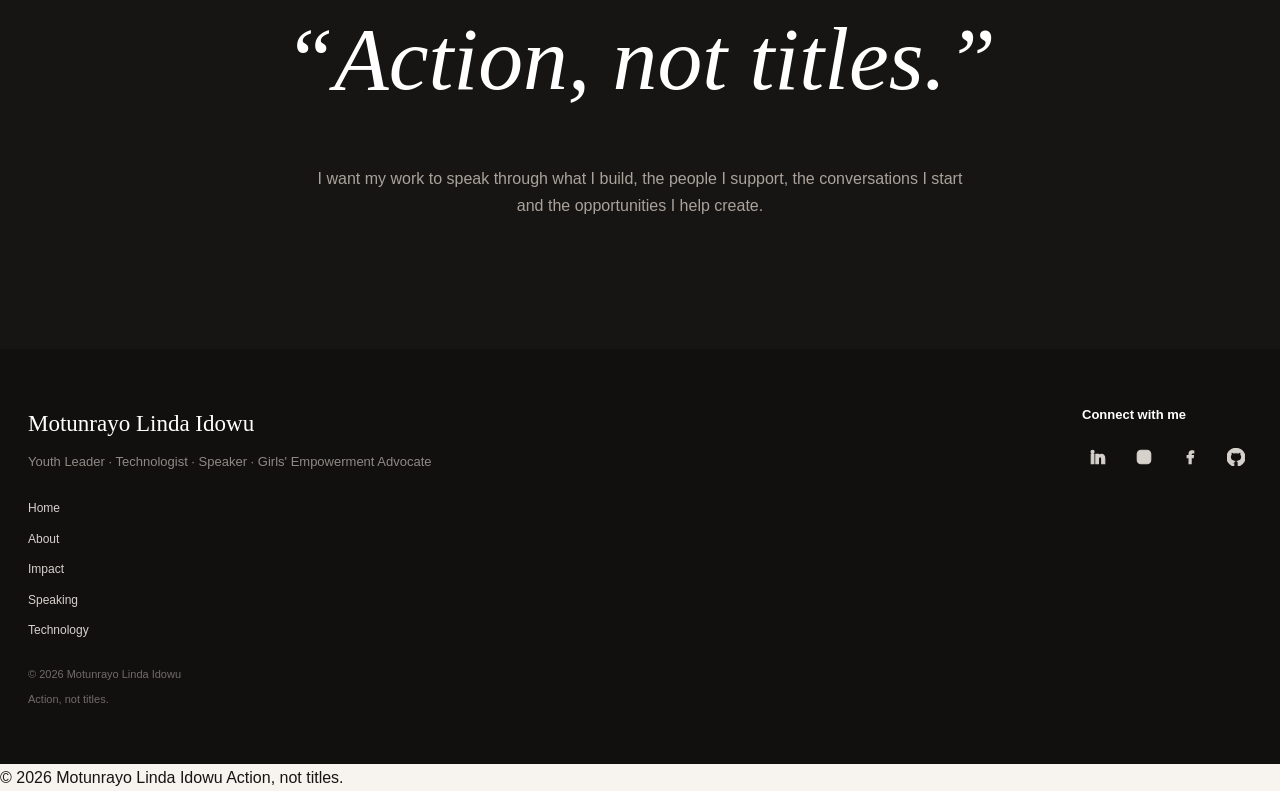
==== commit 29ec24bc: "Update about.html" ====
--- a/about.html
+++ b/about.html
@@ -112,7 +112,7 @@
   <div class="about-intro">
 
     <div class="about-photo">
-      <img src="Screenshot_20260922-184415~2.jpg"
+      <img src="Screenshot_20260625-163847.jpg"
            alt="Portrait of Motunrayo Linda Idowu"
            onerror="this.style.display='none'">
     </div>
--- a/style.css
+++ b/style.css
@@ -351,17 +351,6 @@
   transform: scale(1.03);
 }
 
-.story-image img,
-.about-photo img,
-.project-feature-image img {
-  clip-path: inset(100% 0 0 0);
-}
-
-.reveal.visible .story-image img,
-.reveal.visible .about-photo img,
-.reveal.visible .project-feature-image img {
-  clip-path: inset(0 0 0 0);
-}
 
 .hero-content {
   padding: 80px 7vw 80px 8vw;
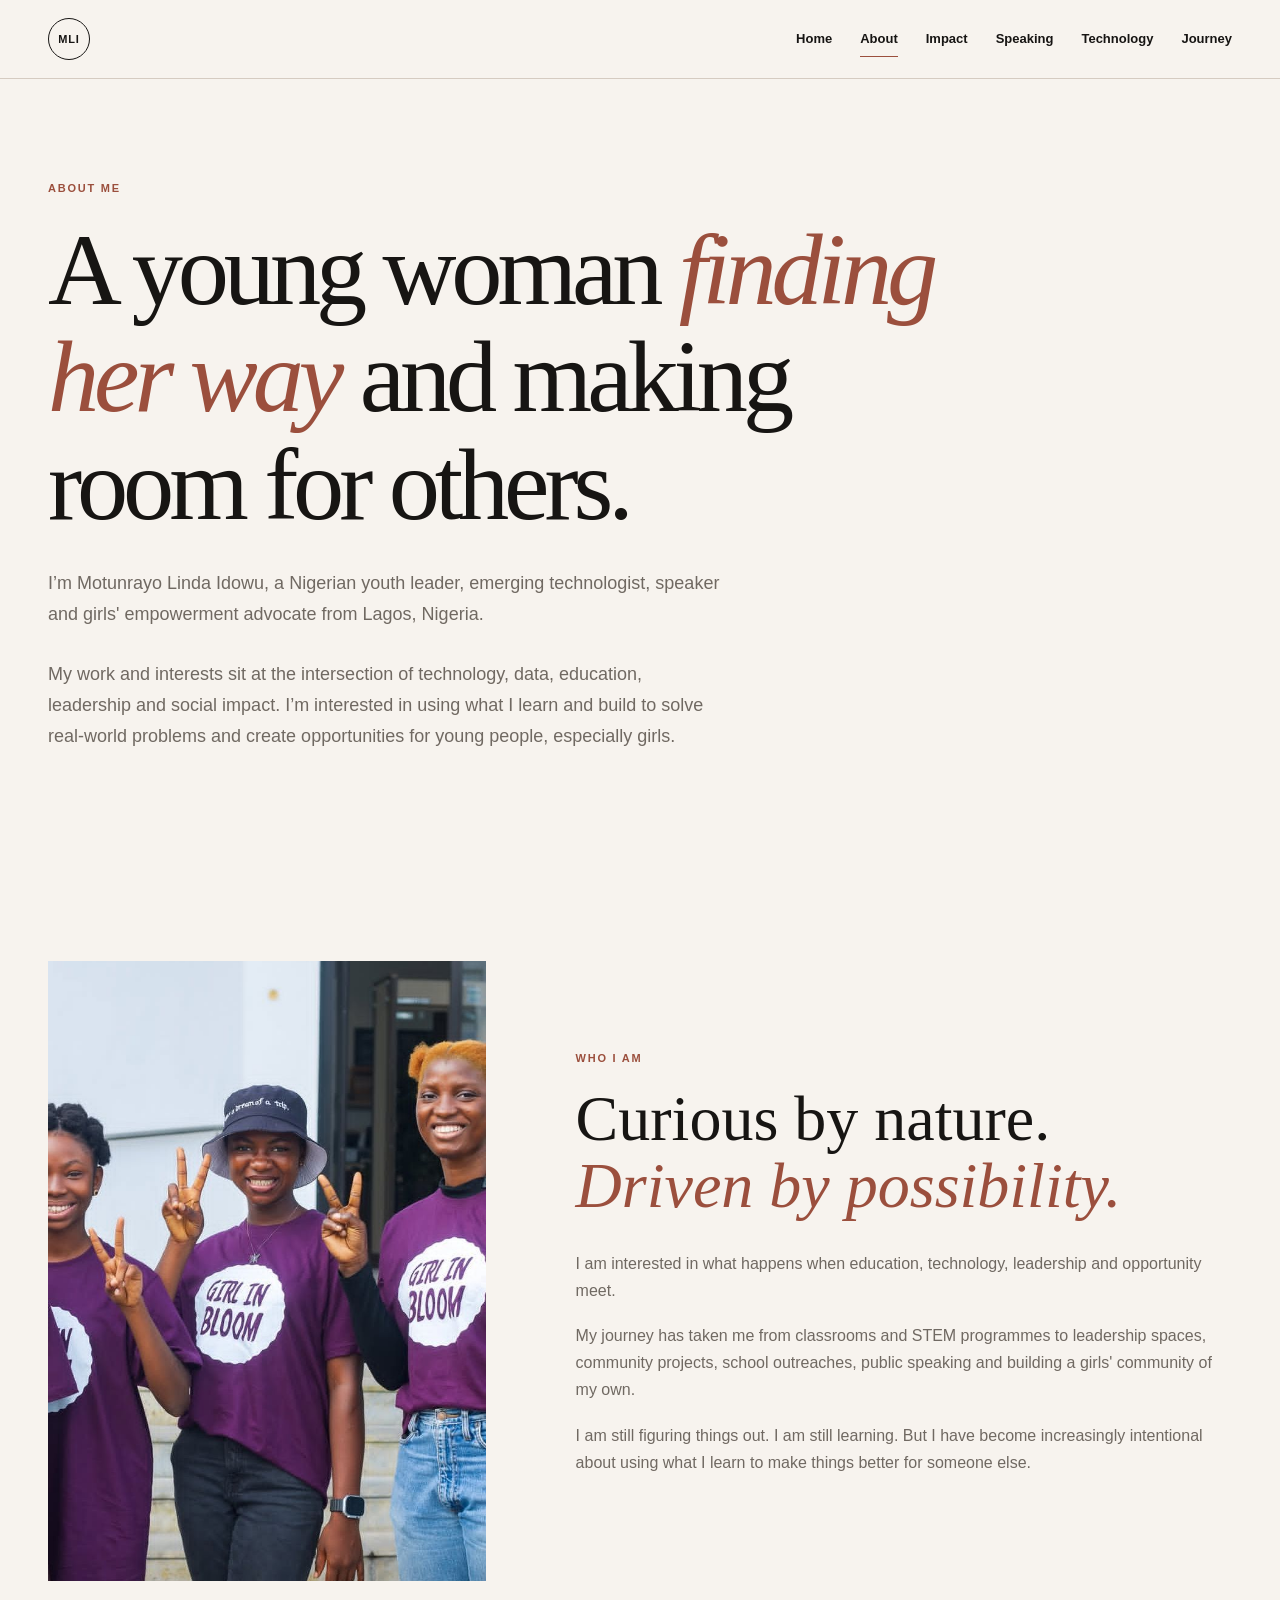
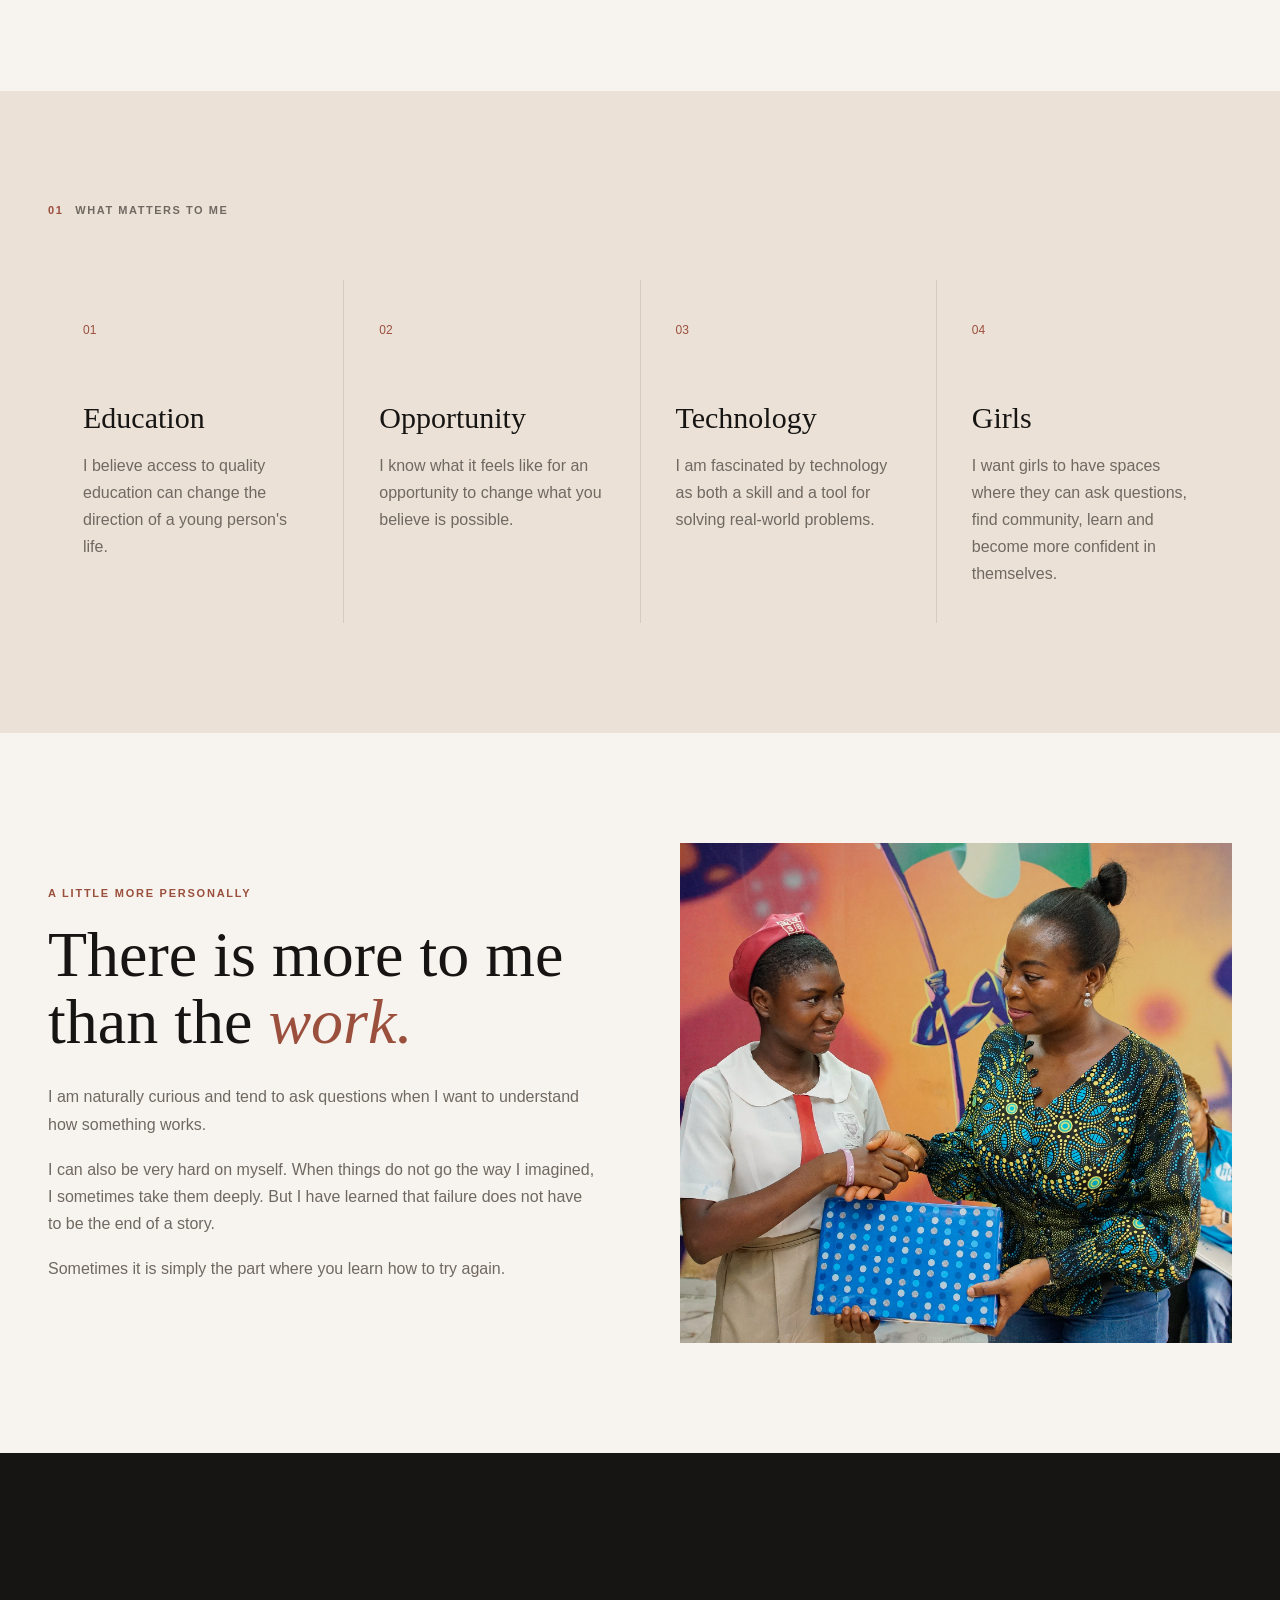
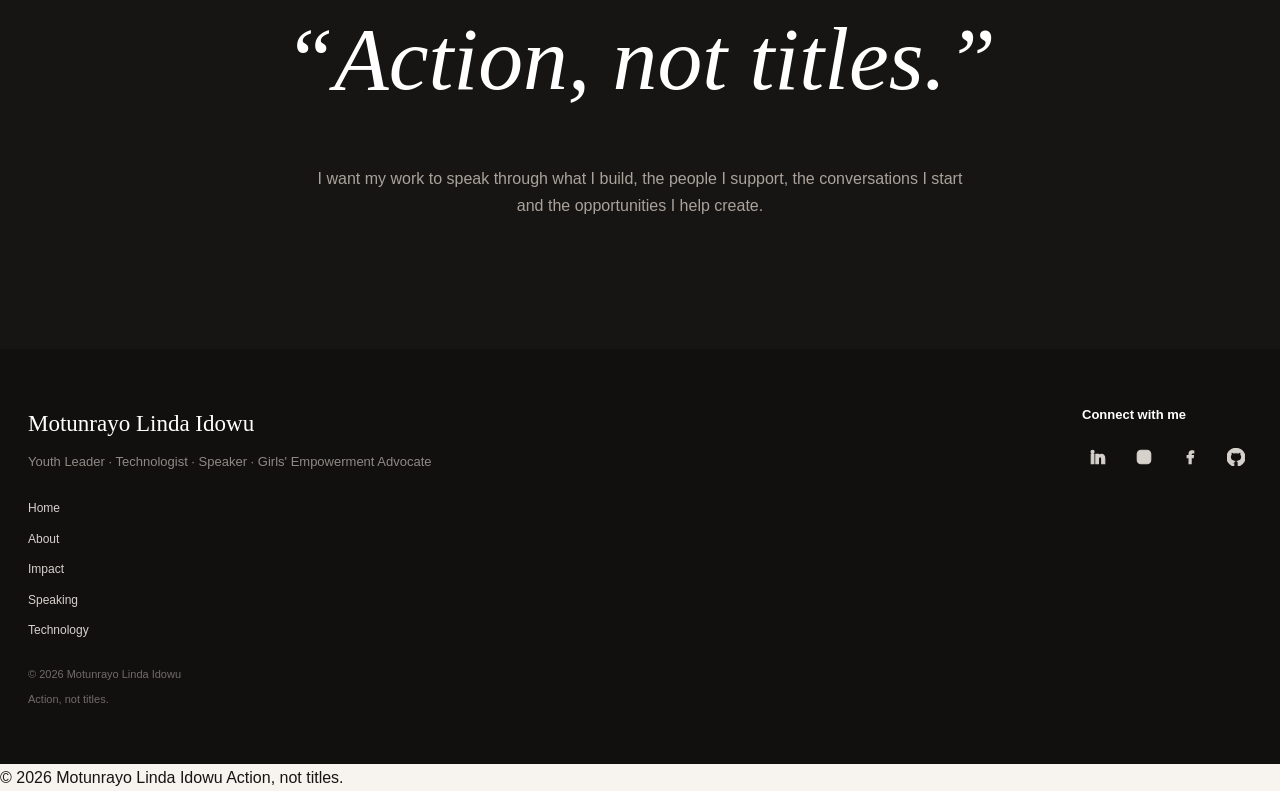
==== commit fd9c716c: "Update about.html" ====
--- a/about.html
+++ b/about.html
@@ -232,7 +232,7 @@
     </div>
 
     <div class="story-image">
-      <img src="images/YOUR-LIFESTYLE-PHOTO.jpg"
+      <img src="Megamind Visuals-11368@-64855140.jpg"
            alt="Motunrayo Linda Idowu"
            onerror="this.style.display='none'">
     </div>
